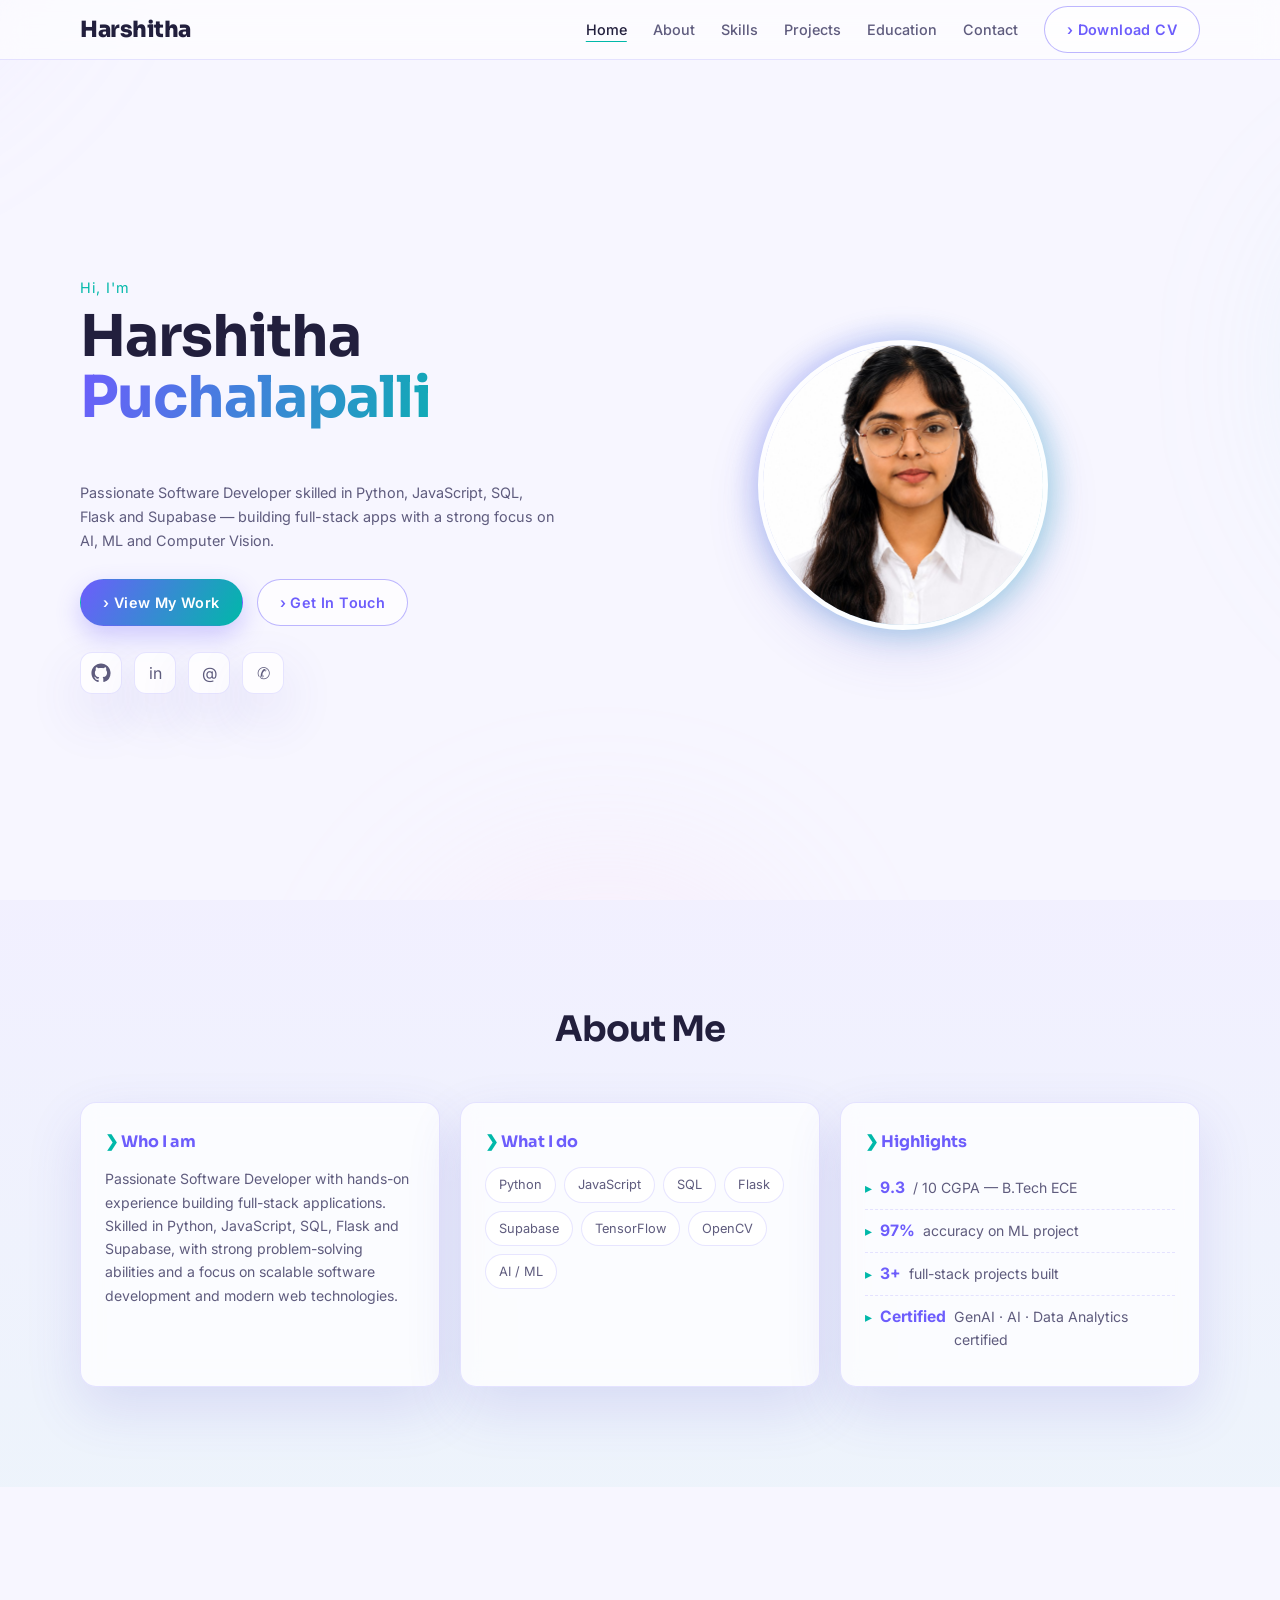
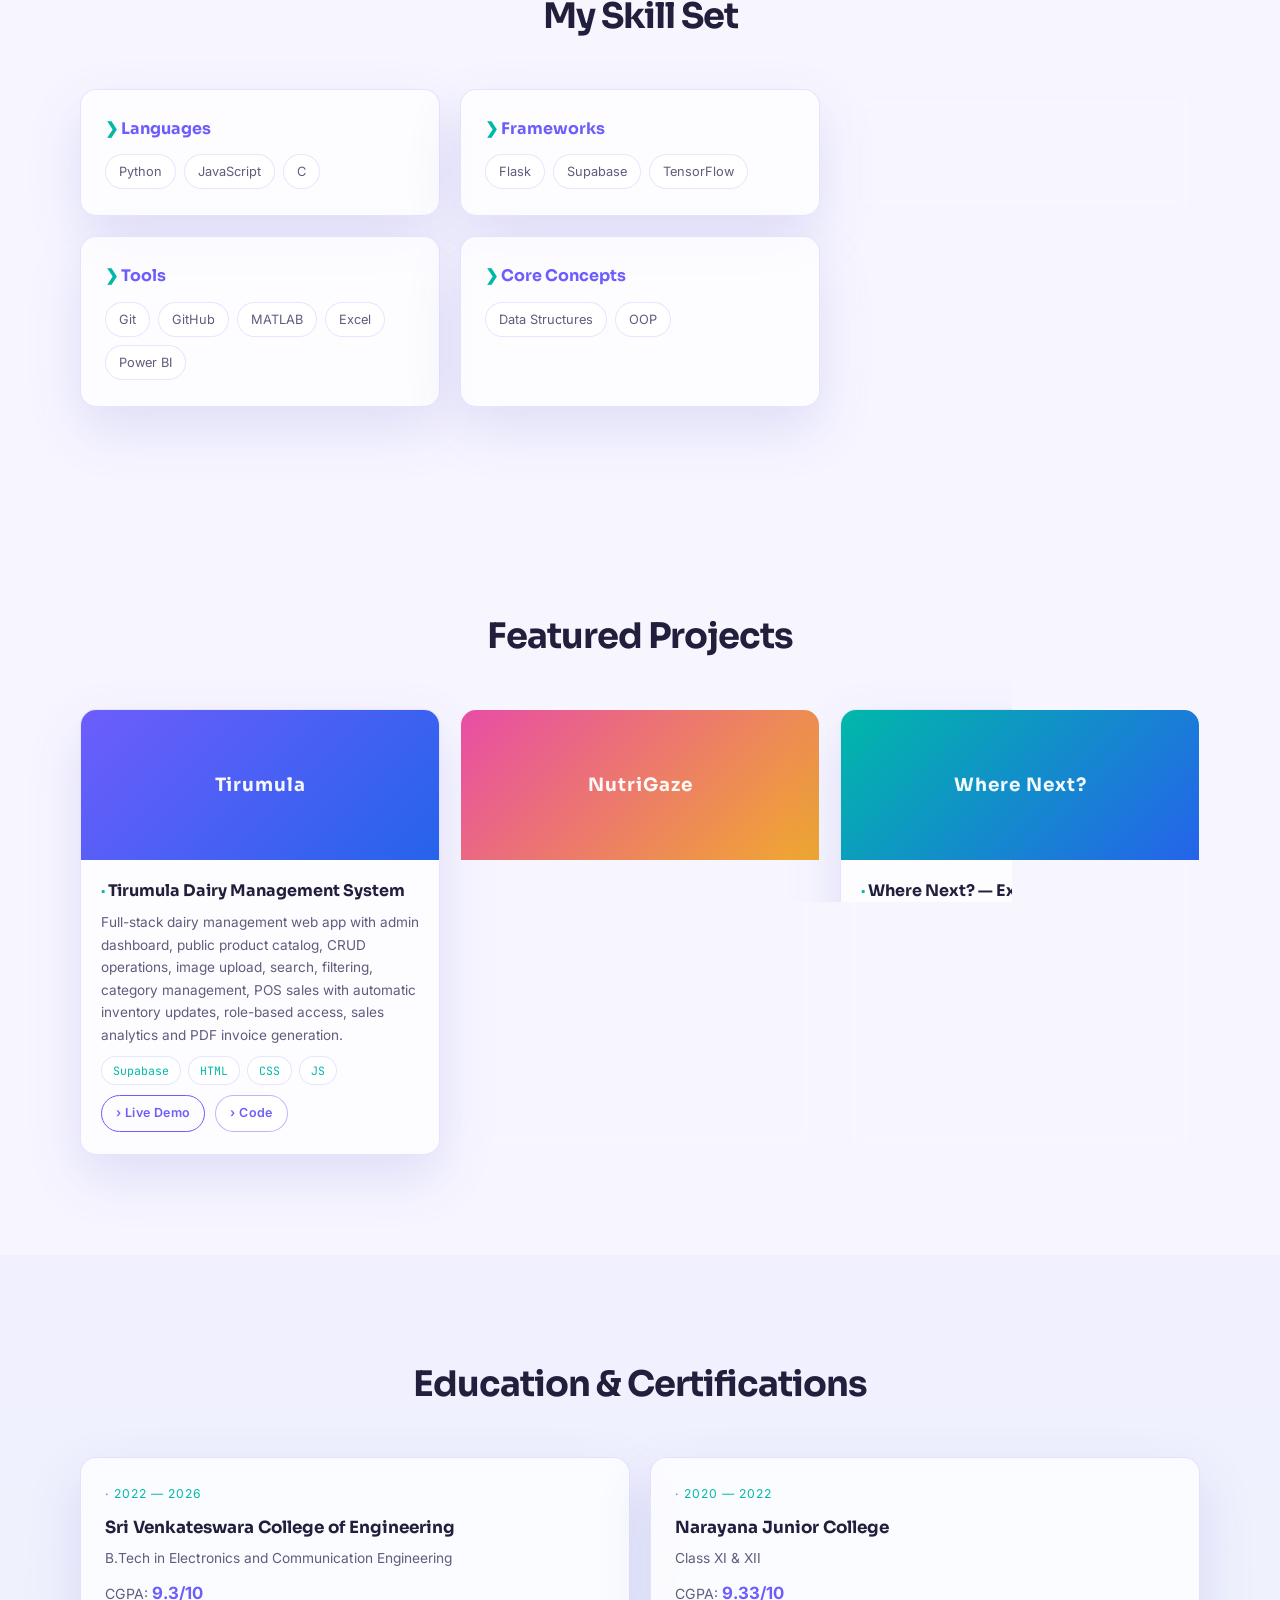
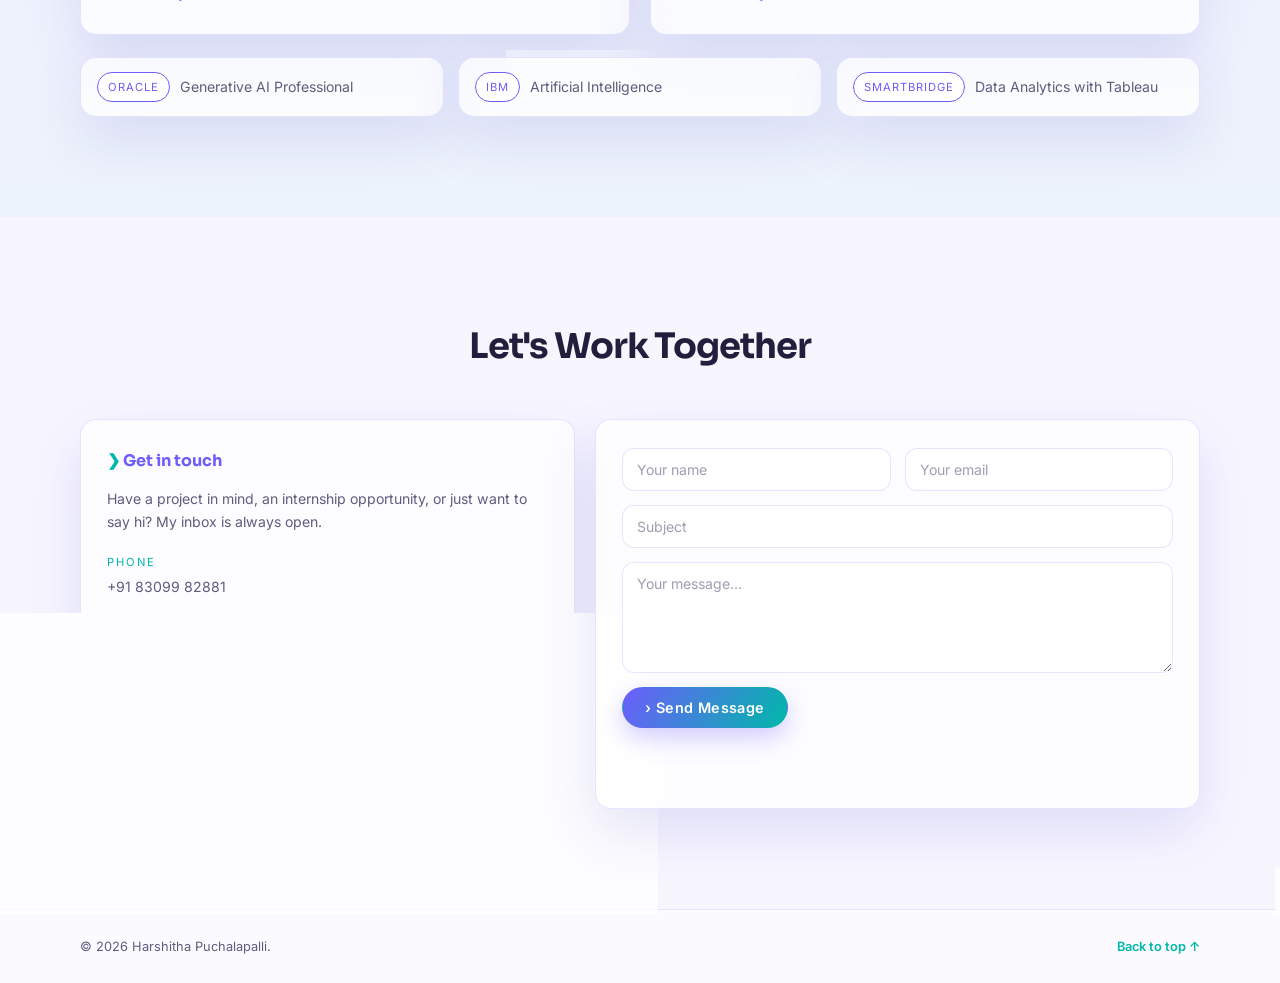
==== index.html @ de5f2a07 "Add extra line break in hero section" ====
<!DOCTYPE html>
<html lang="en">
<head>
  <meta charset="UTF-8" />
  <meta name="viewport" content="width=device-width, initial-scale=1.0" />
  <meta name="description" content="Harshitha Puchalapalli — Software Developer. Python · JavaScript · Flask · Supabase" />
  <title>Harshitha Puchalapalli | Software Developer</title>
  <link rel="preconnect" href="https://fonts.googleapis.com" />
  <link rel="preconnect" href="https://fonts.gstatic.com" crossorigin />
  <link href="https://fonts.googleapis.com/css2?family=Inter:wght@400;500;600&family=JetBrains+Mono:wght@400;500&family=Sora:wght@600;700;800&display=swap" rel="stylesheet" />
  <link rel="icon" type="image/jpeg" href="images/profile.jpg" />
  <link rel="stylesheet" href="styles.css" />
</head>
<body>

  <!-- ===== NAVBAR ===== -->
  <header class="nav" id="nav">
    <div class="container nav__inner">
      <a href="#home" class="nav__logo">Harshitha</a>
      <nav class="nav__links" id="navLinks">
        <a href="#home" class="nav__link">Home</a>
        <a href="#about" class="nav__link">About</a>
        <a href="#skills" class="nav__link">Skills</a>
        <a href="#projects" class="nav__link">Projects</a>
        <a href="#education" class="nav__link">Education</a>
        <a href="#contact" class="nav__link">Contact</a>
        <a href="resume.html#download" target="_blank" rel="noopener" class="btn btn--ghost nav__cv">Download CV</a>
      </nav>
      <button class="nav__toggle" id="navToggle" aria-label="Open menu">
        <span></span><span></span><span></span>
      </button>
    </div>
  </header>

  <!-- ===== HERO ===== -->
  <section id="home" class="hero">
    <div class="aurora" aria-hidden="true">
      <span class="aurora__blob aurora__blob--1"></span>
      <span class="aurora__blob aurora__blob--2"></span>
      <span class="aurora__blob aurora__blob--3"></span>
    </div>
    <div class="container hero__inner">
      <div class="hero__text">
        <p class="hero__hello reveal">Hi, I'm</p>
        <h1 class="hero__name reveal">Harshitha <span>Puchalapalli</span></h1>
        <br>
        <br>
        <p class="hero__desc reveal">
          Passionate Software Developer skilled in Python, JavaScript, SQL, Flask and Supabase —
          building full-stack apps with a strong focus on AI, ML and Computer Vision.
        </p>
        <div class="hero__cta reveal">
          <a href="#projects" class="btn btn--primary magnetic">View My Work</a>
          <a href="#contact" class="btn btn--ghost magnetic">Get In Touch</a>
        </div>
        <ul class="hero__socials reveal">
          <li><a href="https://github.com/harshithapuchalapali" target="_blank" rel="noopener" aria-label="GitHub" class="social-icon">
            <svg viewBox="0 0 24 24" width="20" height="20" fill="currentColor" aria-hidden="true"><path d="M12 .5C5.65.5.5 5.65.5 12c0 5.08 3.29 9.39 7.86 10.91.58.11.79-.25.79-.56 0-.27-.01-1.18-.02-2.14-3.2.7-3.88-1.36-3.88-1.36-.52-1.33-1.28-1.68-1.28-1.68-1.04-.71.08-.7.08-.7 1.15.08 1.76 1.18 1.76 1.18 1.03 1.76 2.7 1.25 3.36.96.1-.75.4-1.25.72-1.54-2.55-.29-5.23-1.28-5.23-5.68 0-1.26.45-2.28 1.18-3.09-.12-.29-.51-1.46.11-3.05 0 0 .96-.31 3.15 1.18.91-.25 1.89-.38 2.86-.38.97 0 1.95.13 2.86.38 2.19-1.49 3.15-1.18 3.15-1.18.62 1.59.23 2.76.11 3.05.73.81 1.18 1.83 1.18 3.09 0 4.41-2.69 5.38-5.25 5.67.41.35.78 1.05.78 2.12 0 1.53-.01 2.76-.01 3.14 0 .31.21.67.8.56A11.5 11.5 0 0 0 23.5 12C23.5 5.65 18.35.5 12 .5z"/></svg>
          </a></li>
          <li><a href="https://linkedin.com/in/harshitha-puchalapalli/" target="_blank" rel="noopener" aria-label="LinkedIn" class="social-icon">in</a></li>
          <li><a href="mailto:harshithapuchalapali@gmail.com" aria-label="Email" class="social-icon">@</a></li>
          <li><a href="tel:+918309982881" aria-label="Phone" class="social-icon">✆</a></li>
        </ul>
      </div>

      <div class="hero__visual reveal">
        <div class="avatar-wrap">
          <img src="images/profile.jpg" alt="Profile photo of Harshitha Puchalapalli" class="avatar" />
        </div>
      </div>
    </div>
  </section>

  <!-- ===== ABOUT ===== -->
  <section id="about" class="about">
    <div class="container">
      <div class="section-head reveal">
        <h2 class="section-title">About Me</h2>
      </div>
      <div class="about__grid">
        <div class="about__card glass reveal">
          <h3>Who I am</h3>
          <p class="about__bio">
            Passionate Software Developer with hands-on experience building full-stack applications.
            Skilled in Python, JavaScript, SQL, Flask and Supabase, with strong problem-solving abilities
            and a focus on scalable software development and modern web technologies.
          </p>
        </div>
        <div class="about__card glass reveal">
          <h3>What I do</h3>
          <div class="skills">
            <span class="skill">Python</span>
            <span class="skill">JavaScript</span>
            <span class="skill">SQL</span>
            <span class="skill">Flask</span>
            <span class="skill">Supabase</span>
            <span class="skill">TensorFlow</span>
            <span class="skill">OpenCV</span>
            <span class="skill">AI / ML</span>
          </div>
        </div>
        <div class="about__card glass reveal">
          <h3>Highlights</h3>
          <ul class="facts">
            <li><strong>9.3</strong> / 10 CGPA — B.Tech ECE</li>
            <li><strong>97%</strong> accuracy on ML project</li>
            <li><strong>3+</strong> full-stack projects built</li>
            <li><strong>Certified</strong> GenAI · AI · Data Analytics certified</li>
          </ul>
        </div>
      </div>
    </div>
  </section>

  <!-- ===== SKILLS ===== -->
  <section id="skills" class="skills-sec">
    <div class="container">
      <div class="section-head reveal">
        <h2 class="section-title">My Skill Set</h2>
      </div>
      <div class="skills-list">
        <div class="skill-card glass reveal">
          <h3>Languages</h3>
          <div class="skills"><span class="skill">Python</span><span class="skill">JavaScript</span><span class="skill">C</span></div>
        </div>
        <div class="skill-card glass reveal">
          <h3>Frameworks</h3>
          <div class="skills"><span class="skill">Flask</span><span class="skill">Supabase</span><span class="skill">TensorFlow</span></div>
        </div>
        <div class="skill-card glass reveal">
          <h3>Databases</h3>
          <div class="skills"><span class="skill">PostgreSQL</span><span class="skill">SQL</span></div>
        </div>
        <div class="skill-card glass reveal">
          <h3>Tools</h3>
          <div class="skills"><span class="skill">Git</span><span class="skill">GitHub</span><span class="skill">MATLAB</span><span class="skill">Excel</span><span class="skill">Power BI</span></div>
        </div>
        <div class="skill-card glass reveal">
          <h3>Core Concepts</h3>
          <div class="skills"><span class="skill">Data Structures</span><span class="skill">OOP</span></div>
        </div>
      </div>
    </div>
  </section>

  <!-- ===== PROJECTS ===== -->
  <section id="projects" class="projects">
    <div class="container">
      <div class="section-head reveal">
        <h2 class="section-title">Featured Projects</h2>
      </div>
      <div class="projects__grid">
        <article class="project glass reveal">
          <div class="project__preview" style="background: linear-gradient(135deg, #6d5dfc, #2563eb);">
            <span>Tirumula</span>
          </div>
          <div class="project__body">
            <h3 class="project__title">Tirumula Dairy Management System</h3>
            <p class="project__desc">
              Full-stack dairy management web app with admin dashboard, public product catalog, CRUD operations,
              image upload, search, filtering, category management, POS sales with automatic inventory updates,
              role-based access, sales analytics and PDF invoice generation.
            </p>
            <div class="project__tags">
              <span>Supabase</span><span>HTML</span><span>CSS</span><span>JS</span>
            </div>
            <div class="project__links">
              <a href="https://tirumula.pages.dev/" target="_blank" rel="noopener" class="btn btn--small">Live Demo</a>
              <a href="https://github.com/harshithapuchalapali/Tirumula" target="_blank" rel="noopener" class="btn btn--small btn--ghost">Code</a>
            </div>
          </div>
        </article>

        <article class="project glass reveal">
          <div class="project__preview" style="background: linear-gradient(135deg, #e84da6, #f0a92e);">
            <span>NutriGaze</span>
          </div>
          <div class="project__body">
            <h3 class="project__title">NutriGaze: Fresh vs Rotten Fruit Classification</h3>
            <p class="project__desc">
              Deep learning web application that classifies fresh and rotten fruits with 97% accuracy.
              Real-time image upload and prediction via a responsive Flask interface, with confidence scores
              and a clean UX.
            </p>
            <div class="project__tags">
              <span>Python</span><span>Flask</span><span>TensorFlow</span><span>OpenCV</span>
            </div>
            <div class="project__links">
              <a href="#" class="btn btn--small">Live Demo</a>
              <a href="https://github.com/harshithapuchalapali/NutriGaze.git" target="_blank" rel="noopener" class="btn btn--small btn--ghost">Code</a>
            </div>
          </div>
        </article>

        <article class="project glass reveal">
          <div class="project__preview" style="background: linear-gradient(135deg, #00b8a9, #2563eb);">
            <span>Where Next?</span>
          </div>
          <div class="project__body">
            <h3 class="project__title">Where Next? — Explore Incredible India</h3>
            <p class="project__desc">
              A full-stack travel agency website for exploring India with destinations, packages, states and
              regions. Includes destination searching, filtering by region, package browsing and a booking-oriented
              contact flow.
            </p>
            <div class="project__tags">
              <span>Python</span><span>Flask</span><span>SQL</span><span>JS</span>
            </div>
            <div class="project__links">
              <a href="https://wherenext-k2ft.onrender.com/" target="_blank" rel="noopener" class="btn btn--small">Live Demo</a>
              <a href="https://github.com/harshithapuchalapali/WhereNext-.git" target="_blank" rel="noopener" class="btn btn--small btn--ghost">Code</a>
            </div>
          </div>
        </article>
      </div>
    </div>
  </section>

  <!-- ===== EDUCATION ===== -->
  <section id="education" class="education">
    <div class="container">
      <div class="section-head reveal">
        <h2 class="section-title">Education & Certifications</h2>
      </div>
      <div class="edu__grid">
        <div class="edu-card glass reveal">
          <div class="edu-card__year">2022 — 2026</div>
          <h3>Sri Venkateswara College of Engineering</h3>
          <p class="edu-card__meta">B.Tech in Electronics and Communication Engineering</p>
          <p class="edu-card__score">CGPA: <strong>9.3/10</strong></p>
        </div>
        <div class="edu-card glass reveal">
          <div class="edu-card__year">2020 — 2022</div>
          <h3>Narayana Junior College</h3>
          <p class="edu-card__meta">Class XI & XII</p>
          <p class="edu-card__score">CGPA: <strong>9.33/10</strong></p>
        </div>
      </div>
      <div class="certifications reveal">
        <div class="cert glass"><span class="cert__badge">Oracle</span> Generative AI Professional</div>
        <div class="cert glass"><span class="cert__badge">IBM</span> Artificial Intelligence</div>
        <div class="cert glass"><span class="cert__badge">SmartBridge</span> Data Analytics with Tableau</div>
      </div>
    </div>
  </section>

  <!-- ===== CONTACT ===== -->
  <section id="contact" class="contact">
    <div class="container">
      <div class="section-head reveal">
        <h2 class="section-title">Let's Work Together</h2>
      </div>
      <div class="contact__grid">
        <div class="contact__info glass reveal">
          <h3>Get in touch</h3>
          <p class="contact__blurb">
            Have a project in mind, an internship opportunity, or just want to say hi? My inbox is always open.
          </p>
          <ul class="contact__list">
            <li>
              <span class="contact__label">Phone</span>
              <a href="tel:+918309982881">+91 83099 82881</a>
            </li>
            <li>
              <span class="contact__label">Email</span>
              <a href="mailto:harshithapuchalapali@gmail.com">harshithapuchalapali@gmail.com</a>
            </li>
            <li>
              <span class="contact__label">LinkedIn</span>
              <a href="https://linkedin.com/in/harshitha-puchalapalli/" target="_blank" rel="noopener">linkedin.com/in/harshitha-puchalapalli</a>
            </li>
            <li>
              <span class="contact__label">GitHub</span>
              <a href="https://github.com/harshithapuchalapali" target="_blank" rel="noopener">github.com/harshithapuchalapali</a>
            </li>
          </ul>
        </div>
        <form class="contact__form glass reveal" id="contactForm" action="https://formsubmit.co/harshithapuchalapali@gmail.com" method="POST">
          <input type="hidden" name="_subject" value="New message from portfolio | Harshitha" />
          <input type="hidden" name="_template" value="table" />
          <input type="hidden" name="_captcha" value="false" />
          <div class="contact__row">
            <input type="text" name="name" placeholder="Your name" required />
            <input type="email" name="email" placeholder="Your email" required />
          </div>
          <input type="text" name="subject" placeholder="Subject" />
          <textarea name="message" rows="5" placeholder="Your message..." required></textarea>
          <button type="submit" class="btn btn--primary" id="contactSubmit">Send Message</button>
          <p class="form-status" id="formStatus" role="status"></p>
        </form>
      </div>
    </div>
  </section>

  <!-- ===== FOOTER ===== -->
  <footer class="footer">
    <div class="container footer__inner">
      <p>&copy; <span id="year"></span> Harshitha Puchalapalli.</p>
      <a href="#home" class="footer__top">Back to top ↑</a>
    </div>
  </footer>

  <script src="script.js"></script>
</body>
</html>
---- styles.css ----
/* ============================================================
   Harshitha Puchalapalli — Portfolio
   THEME: Light Modern · Glassmorphism
   ============================================================ */

/* ---------- Reset / Base ---------- */
*,
*::before,
*::after {
  margin: 0;
  padding: 0;
  box-sizing: border-box;
}

:root {
  --bg: #f7f6ff;
  --bg-deep: #efeefa;
  --panel: rgba(255, 255, 255, 0.75);
  --surface: #ffffff;
  --border: rgba(109, 93, 252, 0.16);
  --border-bright: rgba(109, 93, 252, 0.45);
  --text: #221f3d;
  --text-dim: #5f5c7e;
  --purple: #6d5dfc;
  --teal: #00b8a9;
  --pink: #e84da6;
  --blue: #2563eb;
  --green: #00a87a;
  --orange: #f0a92e;
  --red: #ff5f57;
  --font-body: 'Inter', sans-serif;
  --font-head: 'Sora', sans-serif;
  --font-mono: 'JetBrains Mono', 'Consolas', monospace;
  --grad: linear-gradient(120deg, var(--purple), var(--teal));
  --grad-text: linear-gradient(110deg, #6d5dfc, #00b8a9 60%, #e84da6);
  --shadow: 0 22px 55px rgba(80, 70, 200, 0.14);
}

html {
  scroll-behavior: smooth;
  scroll-padding-top: 90px;
}

body {
  font-family: var(--font-body);
  background: var(--bg);
  color: var(--text);
  line-height: 1.65;
  overflow-x: hidden;
}

h1,
h2,
h3,
.hero__name,
.hero__role,
.section-title,
.about__card h3,
.skill-card h3,
.contact__info h3,
.project__title,
.edu-card h3 {
  font-family: var(--font-head);
}

::selection {
  background: rgba(109, 93, 252, 0.18);
  color: var(--purple);
}

a {
  color: inherit;
  text-decoration: none;
}

ul {
  list-style: none;
}

img {
  max-width: 100%;
  display: block;
}

.container {
  width: min(1120px, 92%);
  margin: 0 auto;
}

section {
  position: relative;
  padding: 100px 0;
  z-index: 2;
}

/* Blinking cursor */
.blink-cursor {
  display: inline-block;
  width: 0.62em;
  height: 1.05em;
  margin-left: 2px;
  background: var(--purple);
  vertical-align: text-bottom;
  animation: blink 0.9s step-end infinite;
}

@keyframes blink {
  50% { opacity: 0; }
}

/* ============================================================
   NAVBAR
   ============================================================ */
.nav {
  position: fixed;
  top: 0;
  left: 0;
  right: 0;
  z-index: 100;
  height: 60px;
  display: flex;
  align-items: center;
  background: rgba(255, 255, 255, 0.6);
  backdrop-filter: blur(12px);
  -webkit-backdrop-filter: blur(12px);
  border-bottom: 1px solid var(--border);
  transition: background 0.3s ease, box-shadow 0.3s ease;
}

.nav.scrolled {
  background: rgba(255, 255, 255, 0.92);
  box-shadow: 0 10px 30px rgba(80, 70, 200, 0.1);
}

.nav__inner {
  display: flex;
  align-items: center;
  justify-content: space-between;
  gap: 20px;
}

.nav__logo {
  display: flex;
  align-items: center;
  font-family: var(--font-head);
  font-size: 1.4rem;
  font-weight: 800;
  letter-spacing: -0.5px;
  color: var(--text);
}

.nav__links {
  display: flex;
  align-items: center;
  gap: 26px;
}

.nav__link {
  font-weight: 500;
  font-size: 0.9rem;
  color: var(--text-dim);
  position: relative;
  transition: color 0.2s ease;
}

.nav__link:hover,
.nav__link.active {
  color: var(--text);
  text-decoration: underline;
  text-underline-offset: 6px;
  text-decoration-color: var(--teal);
}

.nav__toggle {
  display: none;
  flex-direction: column;
  gap: 5px;
  background: none;
  border: 0;
  cursor: pointer;
}

.nav__toggle span {
  width: 24px;
  height: 2px;
  background: var(--purple);
  border-radius: 2px;
  transition: transform 0.3s ease, opacity 0.3s ease;
}

/* ============================================================
   BUTTONS
   ============================================================ */
.btn {
  display: inline-block;
  padding: 11px 22px;
  border-radius: 999px;
  font-family: var(--font-body);
  font-weight: 600;
  font-size: 0.9rem;
  letter-spacing: 0.4px;
  border: 1px solid var(--purple);
  color: var(--purple);
  background: transparent;
  cursor: pointer;
  transition: all 0.2s ease;
}

.btn::before {
  content: '› ';
}

.btn:hover {
  background: var(--purple);
  color: #fff;
  box-shadow: 0 10px 24px rgba(109, 93, 252, 0.3);
  transform: translateY(-2px);
}

.btn--primary {
  background: var(--grad);
  color: #fff;
  border-color: transparent;
  box-shadow: 0 10px 24px rgba(109, 93, 252, 0.3);
}

.btn--primary:hover {
  background: linear-gradient(120deg, var(--teal), var(--purple));
  box-shadow: 0 14px 30px rgba(0, 184, 169, 0.35);
}

.btn--ghost {
  border-color: var(--border-bright);
  color: var(--purple);
  background: rgba(255, 255, 255, 0.7);
}

.btn--ghost:hover {
  background: var(--purple);
  color: #fff;
}

.btn--small {
  padding: 7px 14px;
  font-size: 0.78rem;
}

/* ============================================================
   HERO + Parallax aurora
   ============================================================ */
.hero {
  min-height: 100vh;
  display: flex;
  align-items: center;
  padding-top: 130px;
  padding-bottom: 60px;
  background: transparent;
  overflow: hidden;
}

.aurora {
  position: absolute;
  inset: -20%;
  pointer-events: none;
  z-index: 0;
}

.aurora__blob {
  position: absolute;
  border-radius: 50%;
  filter: blur(90px);
  opacity: 0.5;
  will-change: transform;
}

.aurora__blob--1 {
  width: 460px;
  height: 460px;
  background: radial-gradient(circle at 30% 30%, #c9bfff, transparent 70%);
  top: -10%;
  left: -6%;
}

.aurora__blob--2 {
  width: 420px;
  height: 420px;
  background: radial-gradient(circle at 70% 40%, #a6e8e1, transparent 70%);
  top: 30%;
  right: -8%;
}

.aurora__blob--3 {
  width: 400px;
  height: 400px;
  background: radial-gradient(circle at 60% 60%, #ffd2ea, transparent 70%);
  bottom: -12%;
  left: 35%;
}

.hero__inner {
  display: grid;
  grid-template-columns: 0.9fr 1.1fr;
  align-items: center;
  gap: 40px;
  position: relative;
  z-index: 2;
}

.hero__hello {
  font-size: 0.9rem;
  color: var(--teal);
  letter-spacing: 1px;
  margin-bottom: 8px;
}

.hero__name {
  font-size: clamp(2rem, 5vw, 3.6rem);
  font-weight: 700;
  letter-spacing: -1px;
  line-height: 1.05;
  color: var(--text);
}

.hero__name span {
  background: var(--grad-text);
  background-size: 200% auto;
  background-clip: text;
  -webkit-background-clip: text;
  -webkit-text-fill-color: transparent;
  animation: shine 6s linear infinite;
}

@keyframes shine {
  to { background-position: 200% center; }
}

.hero__role {
  font-size: clamp(1rem, 2.5vw, 1.25rem);
  font-weight: 600;
  color: var(--purple);
  margin: 8px 0 14px;
}

.hero__role::before {
  content: '> ';
  color: var(--pink);
}

.hero__desc {
  max-width: 480px;
  color: var(--text-dim);
  font-size: 0.9rem;
  margin-bottom: 8px;
}

.hero__cta {
  display: flex;
  gap: 14px;
  flex-wrap: wrap;
  justify-content: flex-start;
  margin: 26px 0;
}

.magnetic {
  transition: transform 0.25s cubic-bezier(0.2, 0.8, 0.3, 1), box-shadow 0.2s ease, background 0.2s ease;
}

/* ---- Socials ---- */
.hero__socials {
  display: flex;
  justify-content: flex-start;
  gap: 12px;
}

.social-icon {
  display: grid;
  place-items: center;
  width: 42px;
  height: 42px;
  border-radius: 12px;
  border: 1px solid var(--border);
  background: rgba(255, 255, 255, 0.8);
  color: var(--text-dim);
  box-shadow: var(--shadow);
  transition: all 0.2s ease;
}

.social-icon svg {
  width: 20px;
  height: 20px;
}

.social-icon:hover {
  border-color: var(--purple);
  background: var(--grad);
  color: #fff;
  box-shadow: 0 10px 24px rgba(109, 93, 252, 0.3);
  transform: translateY(-3px);
}

/* ---- Avatar (right column, round) ---- */
.hero__visual {
  display: flex;
  justify-content: center;
  perspective: 900px;
  position: relative;
  z-index: 2;
}

.avatar-wrap {
  position: relative;
  width: min(290px, 68%);
  aspect-ratio: 1;
  transform-style: preserve-3d;
  transition: transform 0.2s ease-out;
}

.avatar {
  width: 100%;
  height: 100%;
  object-fit: cover;
  border-radius: 50%;
  position: relative;
  z-index: 2;
  border: 5px solid rgba(255, 255, 255, 0.95);
  box-shadow: var(--shadow);
}

.avatar-wrap::before {
  content: '';
  position: absolute;
  inset: -5px;
  border-radius: 50%;
  background: var(--grad);
  opacity: 0.35;
  filter: blur(14px);
  z-index: 1;
}

/* ============================================================
   SECTIONS HEAD
   ============================================================ */
.section-head {
  text-align: center;
  margin-bottom: 44px;
}

.section-title {
  font-size: clamp(1.6rem, 3.5vw, 2.2rem);
  font-weight: 700;
  letter-spacing: -1px;
}

/* Glass cards */
.glass {
  background: var(--panel);
  border: 1px solid var(--border);
  border-radius: 16px;
  box-shadow: var(--shadow);
  backdrop-filter: blur(10px);
  -webkit-backdrop-filter: blur(10px);
}

/* ============================================================
   ABOUT / SKILLS
   ============================================================ */
.about,
.education {
  background: linear-gradient(180deg, rgba(109, 93, 252, 0.04), rgba(0, 184, 169, 0.04));
}

.about__grid {
  display: grid;
  grid-template-columns: 1fr 1fr 1fr;
  gap: 20px;
}

.about__card {
  padding: 26px 24px;
  transition: transform 0.25s ease, border-color 0.25s ease, box-shadow 0.25s ease;
}

.about__card:hover {
  transform: translateY(-5px);
  border-color: var(--border-bright);
  box-shadow: 0 14px 34px rgba(80, 70, 200, 0.18);
}

.about__card h3,
.skill-card h3,
.contact__info h3 {
  font-size: 1rem;
  font-weight: 700;
  color: var(--purple);
  margin-bottom: 12px;
}

.about__card h3::before,
.skill-card h3::before,
.contact__info h3::before {
  content: '❯ ';
  color: var(--teal);
}

.about__bio {
  color: var(--text-dim);
  font-size: 0.88rem;
}

.skills {
  display: flex;
  flex-wrap: wrap;
  gap: 8px;
}

.skill {
  font-size: 0.8rem;
  padding: 6px 13px;
  border-radius: 999px;
  border: 1px solid var(--border);
  background: rgba(255, 255, 255, 0.85);
  color: var(--text-dim);
  transition: all 0.2s ease;
}

.skill:hover {
  border-color: var(--teal);
  color: var(--teal);
  box-shadow: 0 6px 16px rgba(0, 184, 169, 0.16);
}

.facts li {
  color: var(--text-dim);
  font-size: 0.88rem;
  padding: 8px 0;
  border-bottom: 1px dashed var(--border);
  display: flex;
  gap: 8px;
  align-items: baseline;
}

.facts li:last-child {
  border-bottom: 0;
}

.facts li::before {
  content: '▸ ';
  color: var(--teal);
}

.facts strong {
  color: var(--purple);
  font-size: 0.98rem;
}

/* Skills section */
.skills-list {
  display: grid;
  grid-template-columns: repeat(3, 1fr);
  gap: 20px;
}

.skill-card {
  padding: 26px 24px;
  transition: transform 0.25s ease, border-color 0.25s ease, box-shadow 0.25s ease;
}

.skill-card:hover {
  transform: translateY(-5px);
  border-color: var(--border-bright);
  box-shadow: 0 14px 34px rgba(80, 70, 200, 0.18);
}

/* ============================================================
   PROJECTS
   ============================================================ */
.projects__grid {
  display: grid;
  grid-template-columns: repeat(3, 1fr);
  gap: 20px;
}

.project {
  overflow: hidden;
  display: flex;
  flex-direction: column;
  transition: transform 0.25s ease, border-color 0.25s ease, box-shadow 0.25s ease;
}

.project:hover {
  transform: translateY(-6px);
  border-color: var(--border-bright);
  box-shadow: 0 16px 38px rgba(80, 70, 200, 0.2);
}

.project__preview {
  height: 150px;
  display: grid;
  place-items: center;
  position: relative;
  font-family: var(--font-head);
  font-weight: 700;
  font-size: 1.15rem;
  letter-spacing: 1px;
  color: rgba(255, 255, 255, 0.95);
  transition: transform 0.4s ease;
}

.project:hover .project__preview {
  transform: scale(1.04);
}

.project__body {
  padding: 20px 20px 22px;
  display: flex;
  flex-direction: column;
  gap: 10px;
  flex: 1;
}

.project__title {
  font-size: 1rem;
  line-height: 1.35;
  color: var(--text);
}

.project__title::before {
  content: '· ';
  color: var(--teal);
}

.project__desc {
  color: var(--text-dim);
  font-size: 0.85rem;
  flex: 1;
}

.project__tags {
  display: flex;
  gap: 7px;
  flex-wrap: wrap;
}

.project__tags span {
  font-size: 0.72rem;
  padding: 4px 11px;
  border-radius: 999px;
  border: 1px solid var(--border);
  color: var(--teal);
  font-family: var(--font-mono);
  background: rgba(255, 255, 255, 0.85);
}

.project__links {
  display: flex;
  gap: 10px;
}

/* ============================================================
   EDUCATION + CERTIFICATIONS
   ============================================================ */
.edu__grid {
  display: grid;
  grid-template-columns: 1fr 1fr;
  gap: 20px;
}

.edu-card {
  padding: 26px 24px;
  transition: transform 0.25s ease, border-color 0.25s ease, box-shadow 0.25s ease;
}

.edu-card:hover {
  transform: translateY(-5px);
  border-color: var(--border-bright);
  box-shadow: 0 14px 34px rgba(80, 70, 200, 0.18);
}

.edu-card__year {
  font-size: 0.76rem;
  color: var(--teal);
  letter-spacing: 1px;
  margin-bottom: 10px;
}

.edu-card__year::before {
  content: '· ';
  color: var(--purple);
}

.edu-card h3 {
  font-size: 1.05rem;
  margin-bottom: 6px;
}

.edu-card__meta {
  color: var(--text-dim);
  font-size: 0.86rem;
}

.edu-card__score {
  margin-top: 10px;
  color: var(--text-dim);
  font-size: 0.88rem;
}

.edu-card__score strong {
  color: var(--purple);
  font-size: 1.05rem;
}

.certifications {
  margin-top: 22px;
  display: grid;
  grid-template-columns: repeat(3, 1fr);
  gap: 14px;
}

.cert {
  display: flex;
  align-items: center;
  gap: 10px;
  padding: 14px 16px;
  font-size: 0.88rem;
  color: var(--text-dim);
  transition: transform 0.25s ease, border-color 0.25s ease;
}

.cert:hover {
  transform: translateY(-3px);
  border-color: var(--border-bright);
}

.cert__badge {
  flex-shrink: 0;
  font-size: 0.7rem;
  text-transform: uppercase;
  letter-spacing: 1px;
  padding: 5px 10px;
  border-radius: 999px;
  border: 1px solid var(--purple);
  color: var(--purple);
  background: rgba(255, 255, 255, 0.9);
}

/* ============================================================
   CONTACT
   ============================================================ */
.contact__grid {
  display: grid;
  grid-template-columns: 0.9fr 1.1fr;
  gap: 20px;
}

.contact__info,
.contact__form {
  padding: 28px 26px;
}

.contact__blurb {
  color: var(--text-dim);
  font-size: 0.88rem;
  margin-bottom: 20px;
}

.contact__list {
  display: flex;
  flex-direction: column;
  gap: 16px;
}

.contact__list li {
  display: flex;
  flex-direction: column;
  gap: 3px;
}

.contact__label {
  font-size: 0.7rem;
  letter-spacing: 2px;
  text-transform: uppercase;
  color: var(--teal);
}

.contact__list a {
  font-size: 0.88rem;
  color: var(--text-dim);
  transition: color 0.2s ease;
}

.contact__list a:hover {
  color: var(--purple);
}

.contact__form {
  display: flex;
  flex-direction: column;
  gap: 14px;
}

.contact__row {
  display: grid;
  grid-template-columns: 1fr 1fr;
  gap: 14px;
}

.contact__form input,
.contact__form textarea {
  width: 100%;
  padding: 12px 14px;
  border-radius: 12px;
  border: 1px solid var(--border);
  background: rgba(255, 255, 255, 0.9);
  color: var(--text);
  font-family: var(--font-body);
  font-size: 0.88rem;
  outline: none;
  transition: border-color 0.2s ease, box-shadow 0.2s ease;
  resize: vertical;
}

.contact__form input::placeholder,
.contact__form textarea::placeholder {
  color: rgba(95, 92, 126, 0.6);
}

.contact__form input:focus,
.contact__form textarea:focus {
  border-color: var(--purple);
  box-shadow: 0 0 0 3px rgba(109, 93, 252, 0.15);
}

.contact__form .btn {
  align-self: flex-start;
}

.form-status {
  font-size: 0.82rem;
  font-weight: 600;
  min-height: 1.2em;
}

.form-status--success {
  color: var(--green);
}

.form-status--error {
  color: var(--pink);
}

/* ============================================================
   FOOTER
   ============================================================ */
.footer {
  padding: 26px 0;
  border-top: 1px solid var(--border);
  background: rgba(255, 255, 255, 0.6);
}

.footer__inner {
  display: flex;
  align-items: center;
  justify-content: space-between;
  gap: 14px;
  flex-wrap: wrap;
  color: var(--text-dim);
  font-size: 0.8rem;
}

.footer__top {
  color: var(--teal);
  font-weight: 600;
}

.footer__top:hover {
  color: var(--purple);
}

/* ============================================================
   REVEAL ANIMATION
   ============================================================ */
.reveal {
  opacity: 0;
  transform: translateY(26px);
  transition: opacity 0.6s ease, transform 0.6s ease;
}

.reveal.in {
  opacity: 1;
  transform: translateY(0);
}

/* ============================================================
   RESPONSIVE
   ============================================================ */
@media (max-width: 992px) {
  .hero__inner {
    grid-template-columns: 1fr;
    gap: 30px;
  }

  .hero__visual {
    order: -1;
  }

  .hero__cta,
  .hero__socials {
    justify-content: flex-start;
  }

  .about__grid,
  .projects__grid,
  .contact__grid,
  .edu__grid,
  .certifications {
    grid-template-columns: 1fr;
  }

  .skills-list {
    grid-template-columns: 1fr;
  }
}

@media (max-width: 768px) {
  .nav__links {
    position: fixed;
    top: 0;
    right: 0;
    height: 100vh;
    width: min(280px, 75%);
    flex-direction: column;
    align-items: flex-start;
    justify-content: center;
    padding-left: 36px;
    gap: 24px;
    background: rgba(255, 255, 255, 0.97);
    backdrop-filter: blur(16px);
    -webkit-backdrop-filter: blur(16px);
    border-left: 1px solid var(--border);
    box-shadow: -20px 0 50px rgba(80, 70, 200, 0.12);
    transform: translateX(100%);
    transition: transform 0.35s ease;
  }

  .nav__links.open {
    transform: translateX(0);
  }

  .nav__toggle {
    display: flex;
  }

  .nav__toggle.active span:nth-child(1) {
    transform: translateY(7px) rotate(45deg);
  }

  .nav__toggle.active span:nth-child(2) {
    opacity: 0;
  }

  .nav__toggle.active span:nth-child(3) {
    transform: translateY(-7px) rotate(-45deg);
  }

  .contact__row {
    grid-template-columns: 1fr;
  }
}
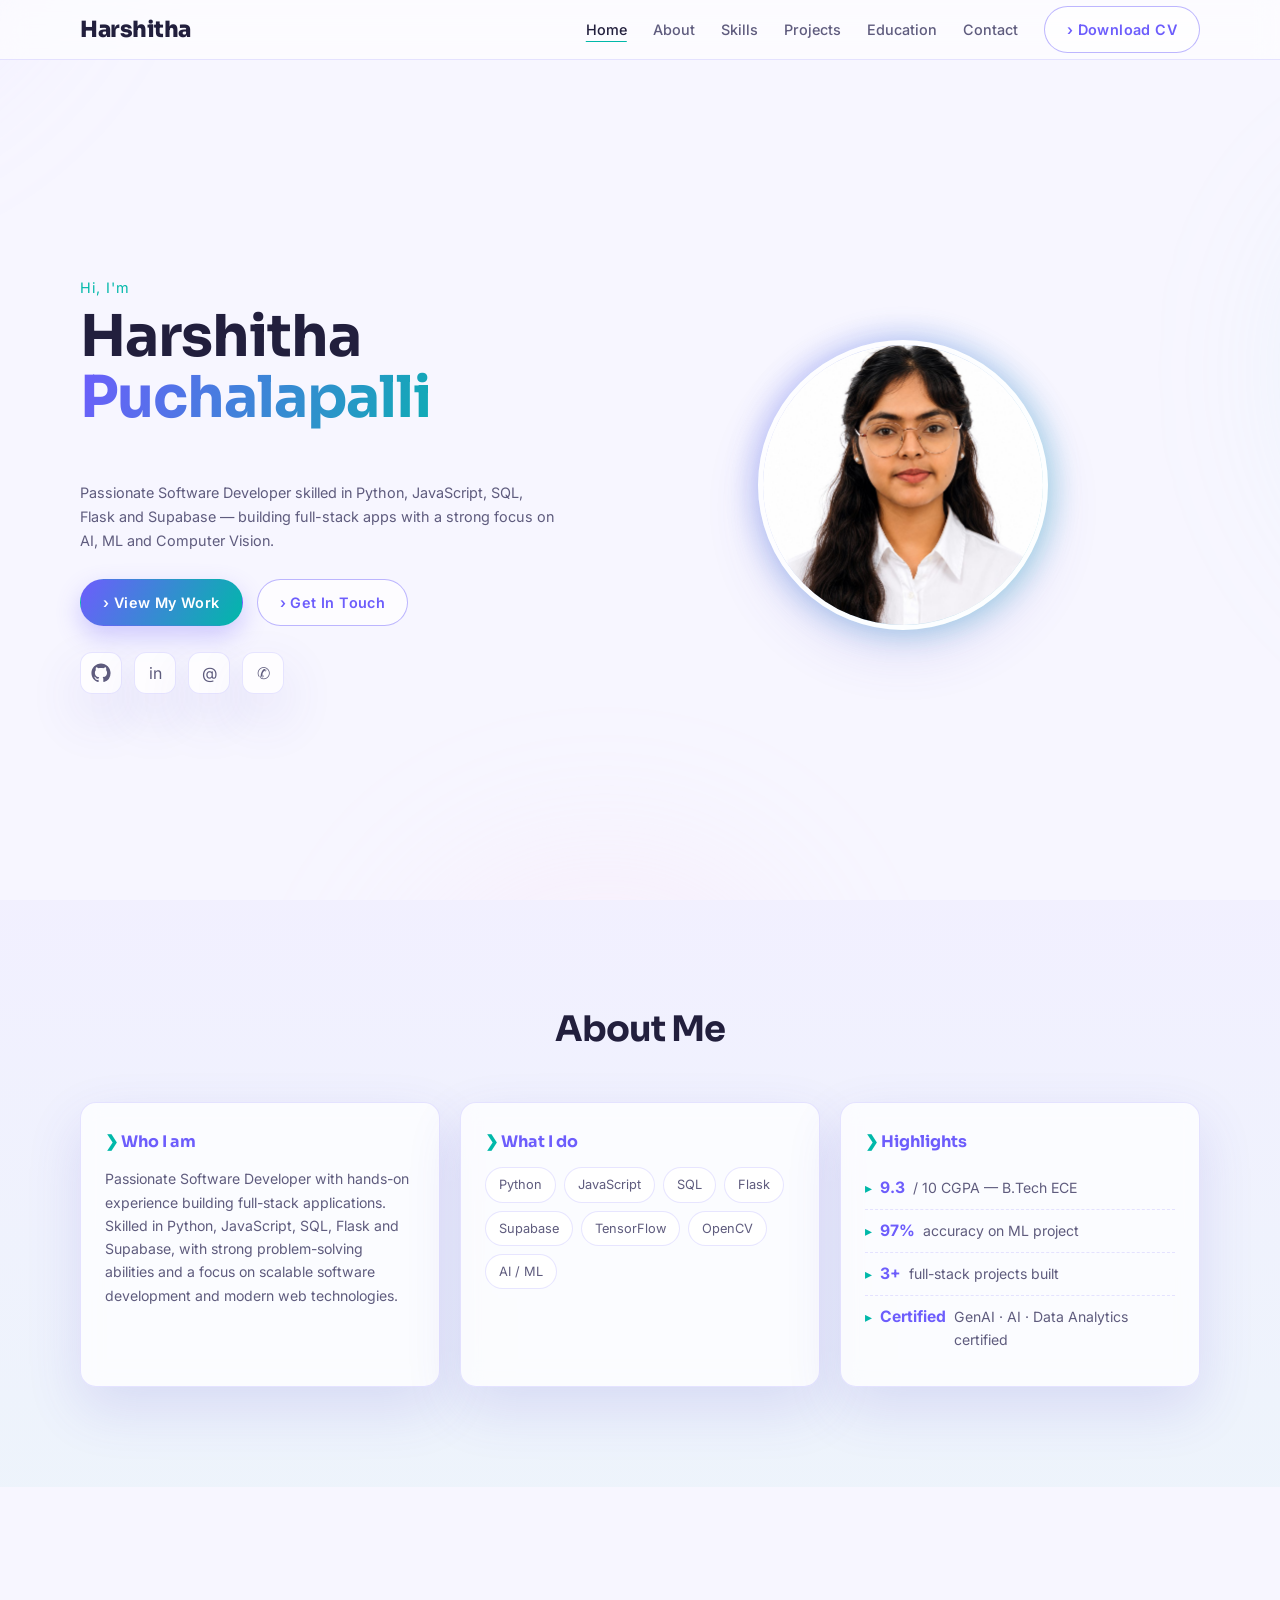
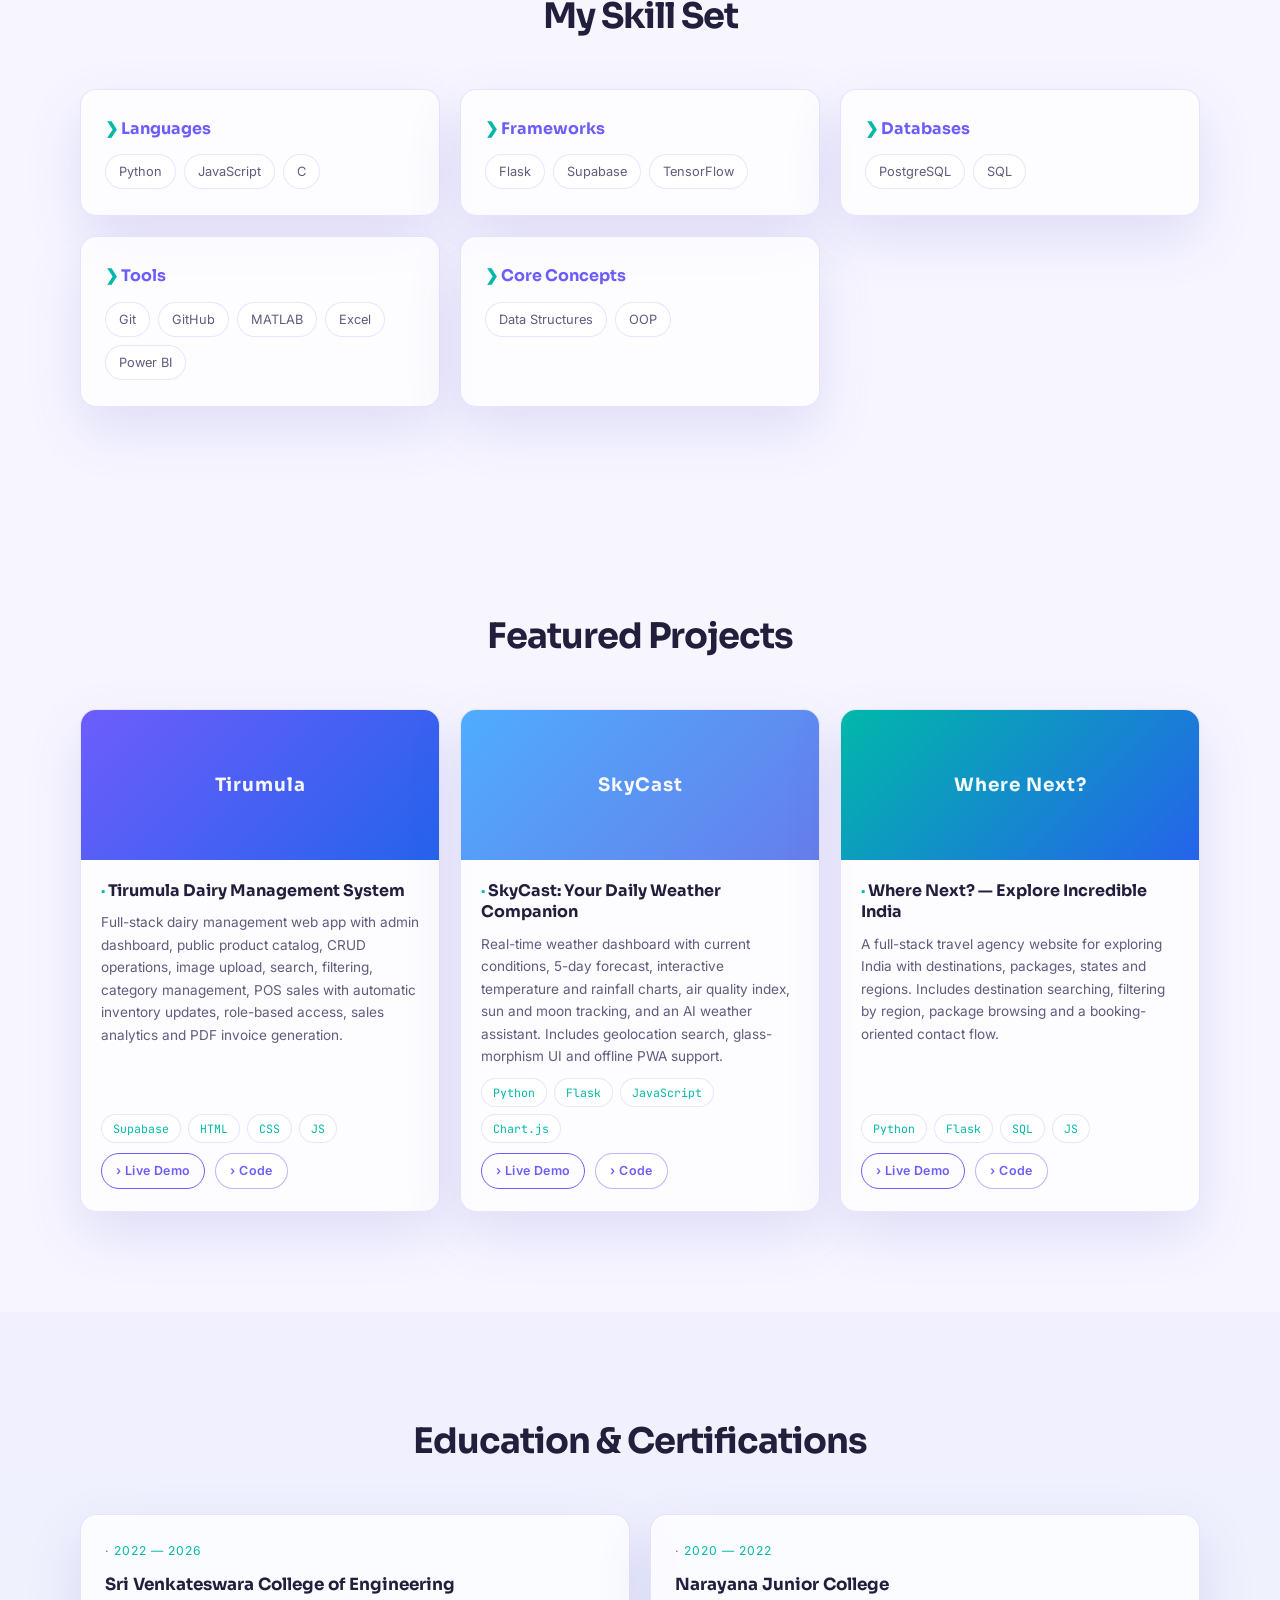
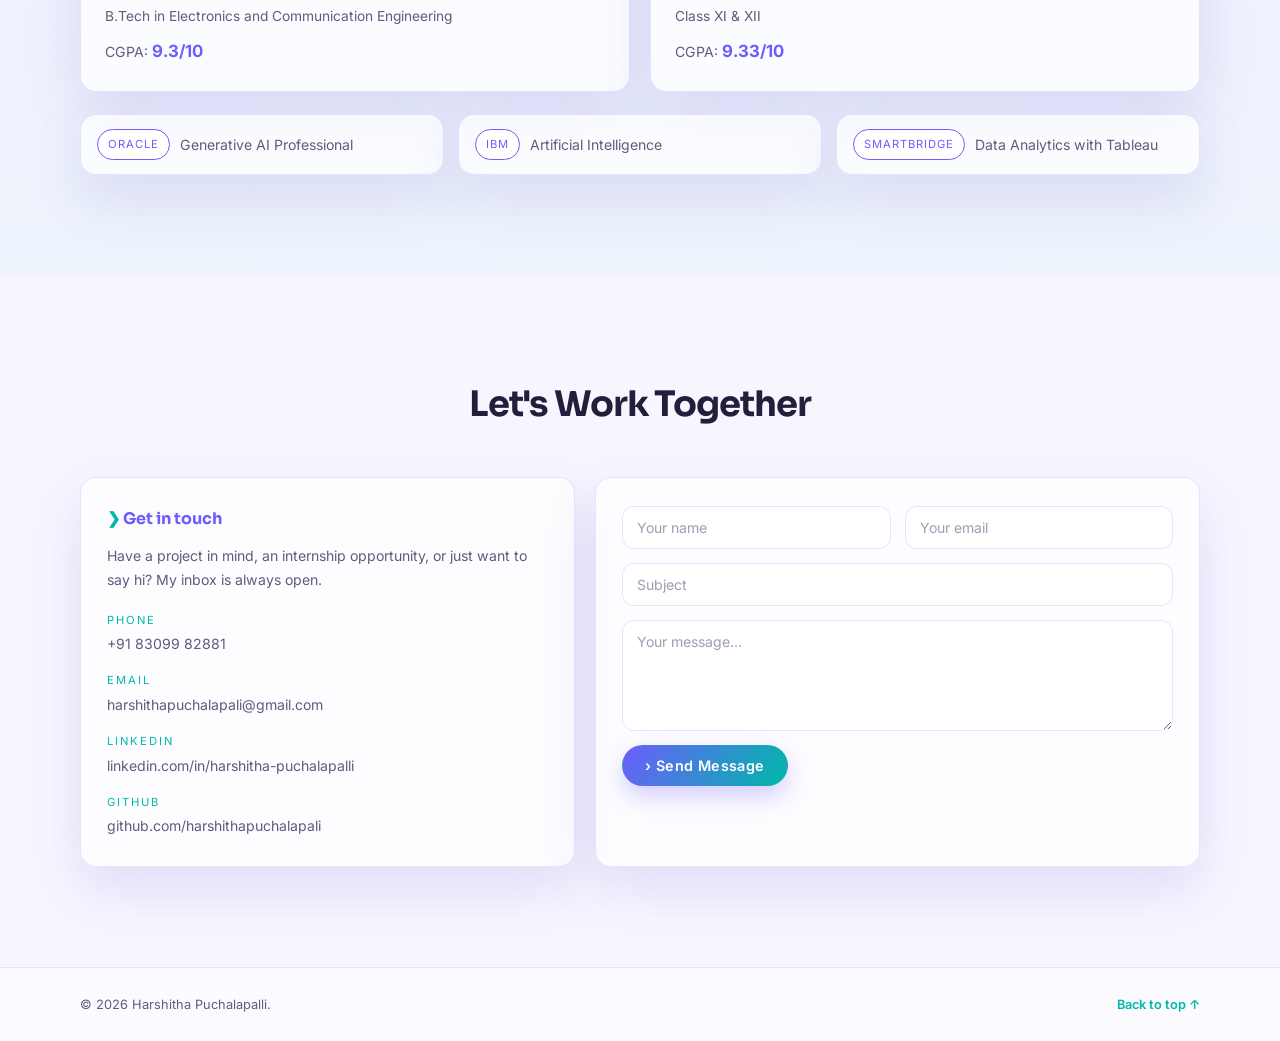
==== commit f8941bbd: "Add files via upload" ====
--- a/index.html
+++ b/index.html
@@ -172,22 +172,22 @@
         </article>
 
         <article class="project glass reveal">
-          <div class="project__preview" style="background: linear-gradient(135deg, #e84da6, #f0a92e);">
-            <span>NutriGaze</span>
+          <div class="project__preview" style="background: linear-gradient(135deg, #4facfe, #667eea);">
+            <span>SkyCast</span>
           </div>
           <div class="project__body">
-            <h3 class="project__title">NutriGaze: Fresh vs Rotten Fruit Classification</h3>
+            <h3 class="project__title">SkyCast: Your Daily Weather Companion</h3>
             <p class="project__desc">
-              Deep learning web application that classifies fresh and rotten fruits with 97% accuracy.
-              Real-time image upload and prediction via a responsive Flask interface, with confidence scores
-              and a clean UX.
+              Real-time weather dashboard with current conditions, 5-day forecast, interactive temperature
+              and rainfall charts, air quality index, sun and moon tracking, and an AI weather assistant.
+              Includes geolocation search, glass-morphism UI and offline PWA support.
             </p>
             <div class="project__tags">
-              <span>Python</span><span>Flask</span><span>TensorFlow</span><span>OpenCV</span>
+              <span>Python</span><span>Flask</span><span>JavaScript</span><span>Chart.js</span>
             </div>
             <div class="project__links">
-              <a href="#" class="btn btn--small">Live Demo</a>
-              <a href="https://github.com/harshithapuchalapali/NutriGaze.git" target="_blank" rel="noopener" class="btn btn--small btn--ghost">Code</a>
+              <a href="https://skycast-u1ce.onrender.com/" target="_blank" rel="noopener" class="btn btn--small">Live Demo</a>
+              <a href="https://github.com/harshithapuchalapali/SkyCast.git" target="_blank" rel="noopener" class="btn btn--small btn--ghost">Code</a>
             </div>
           </div>
         </article>
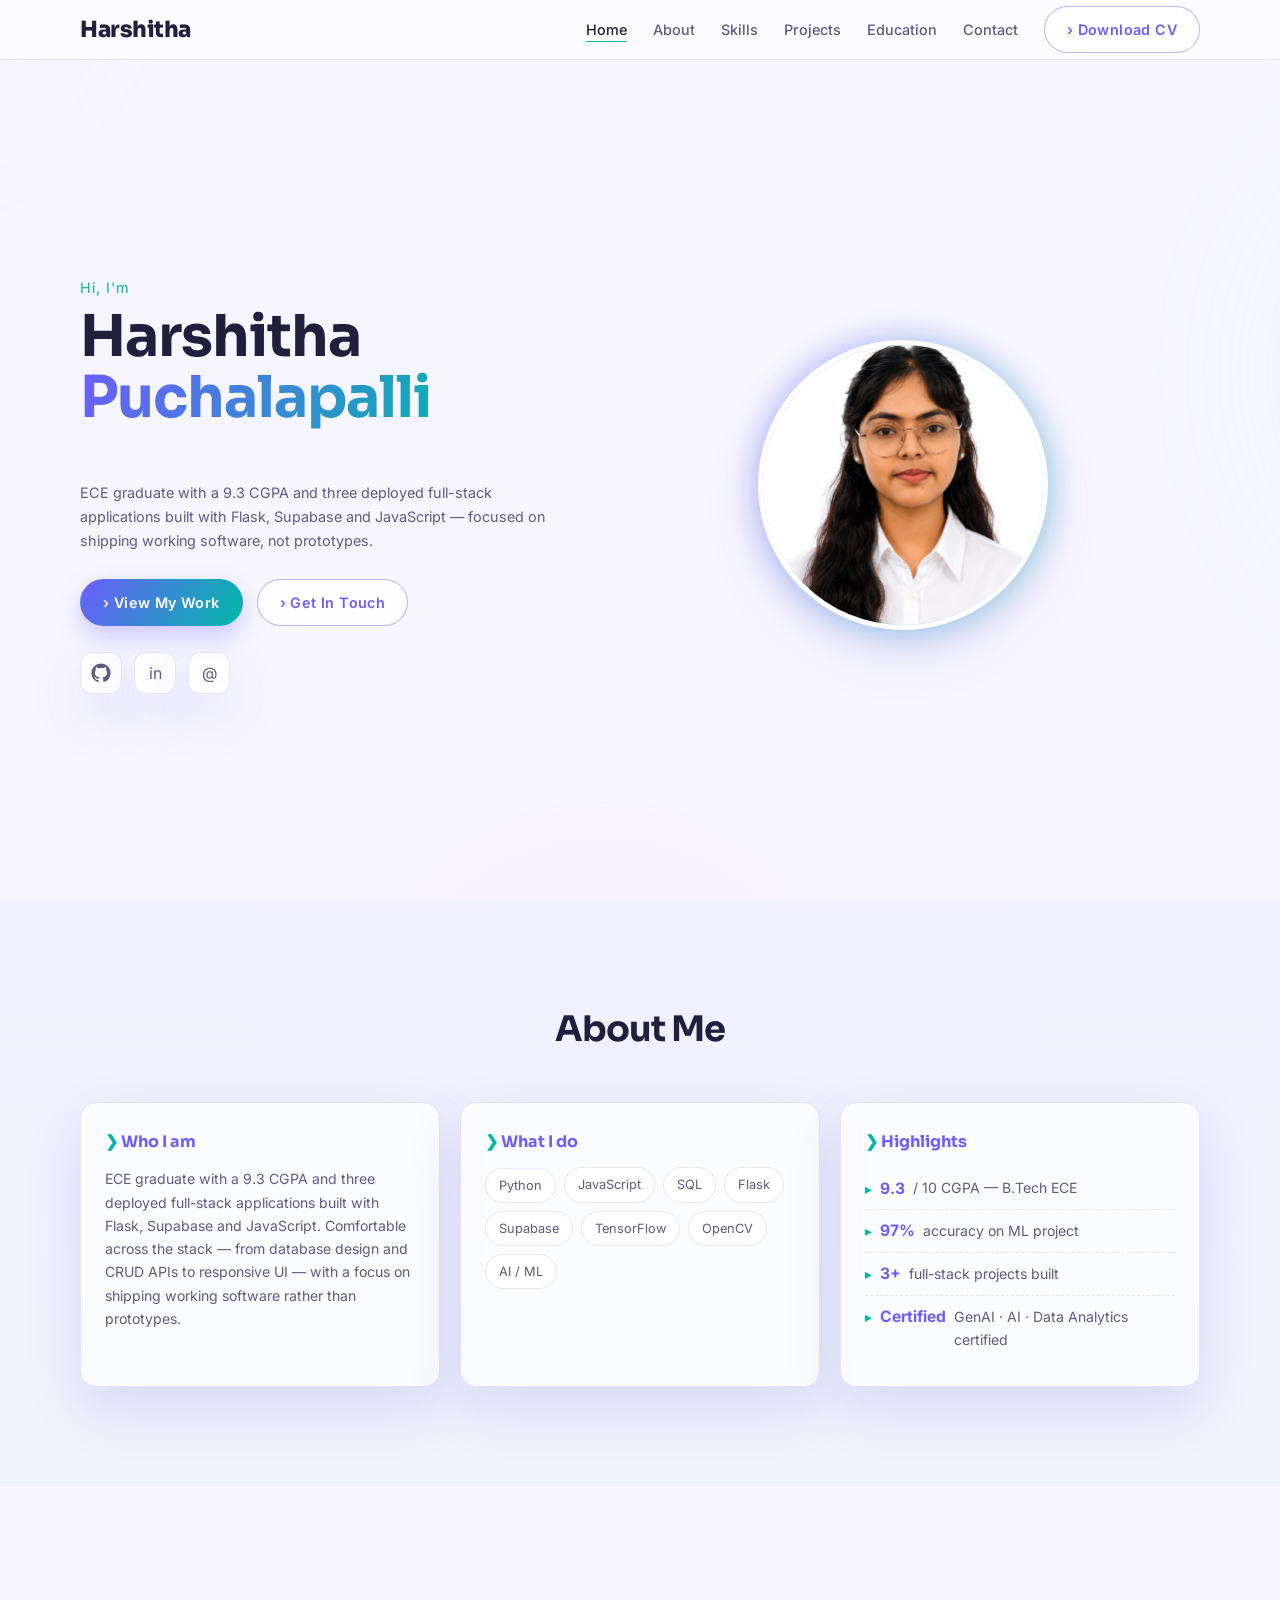
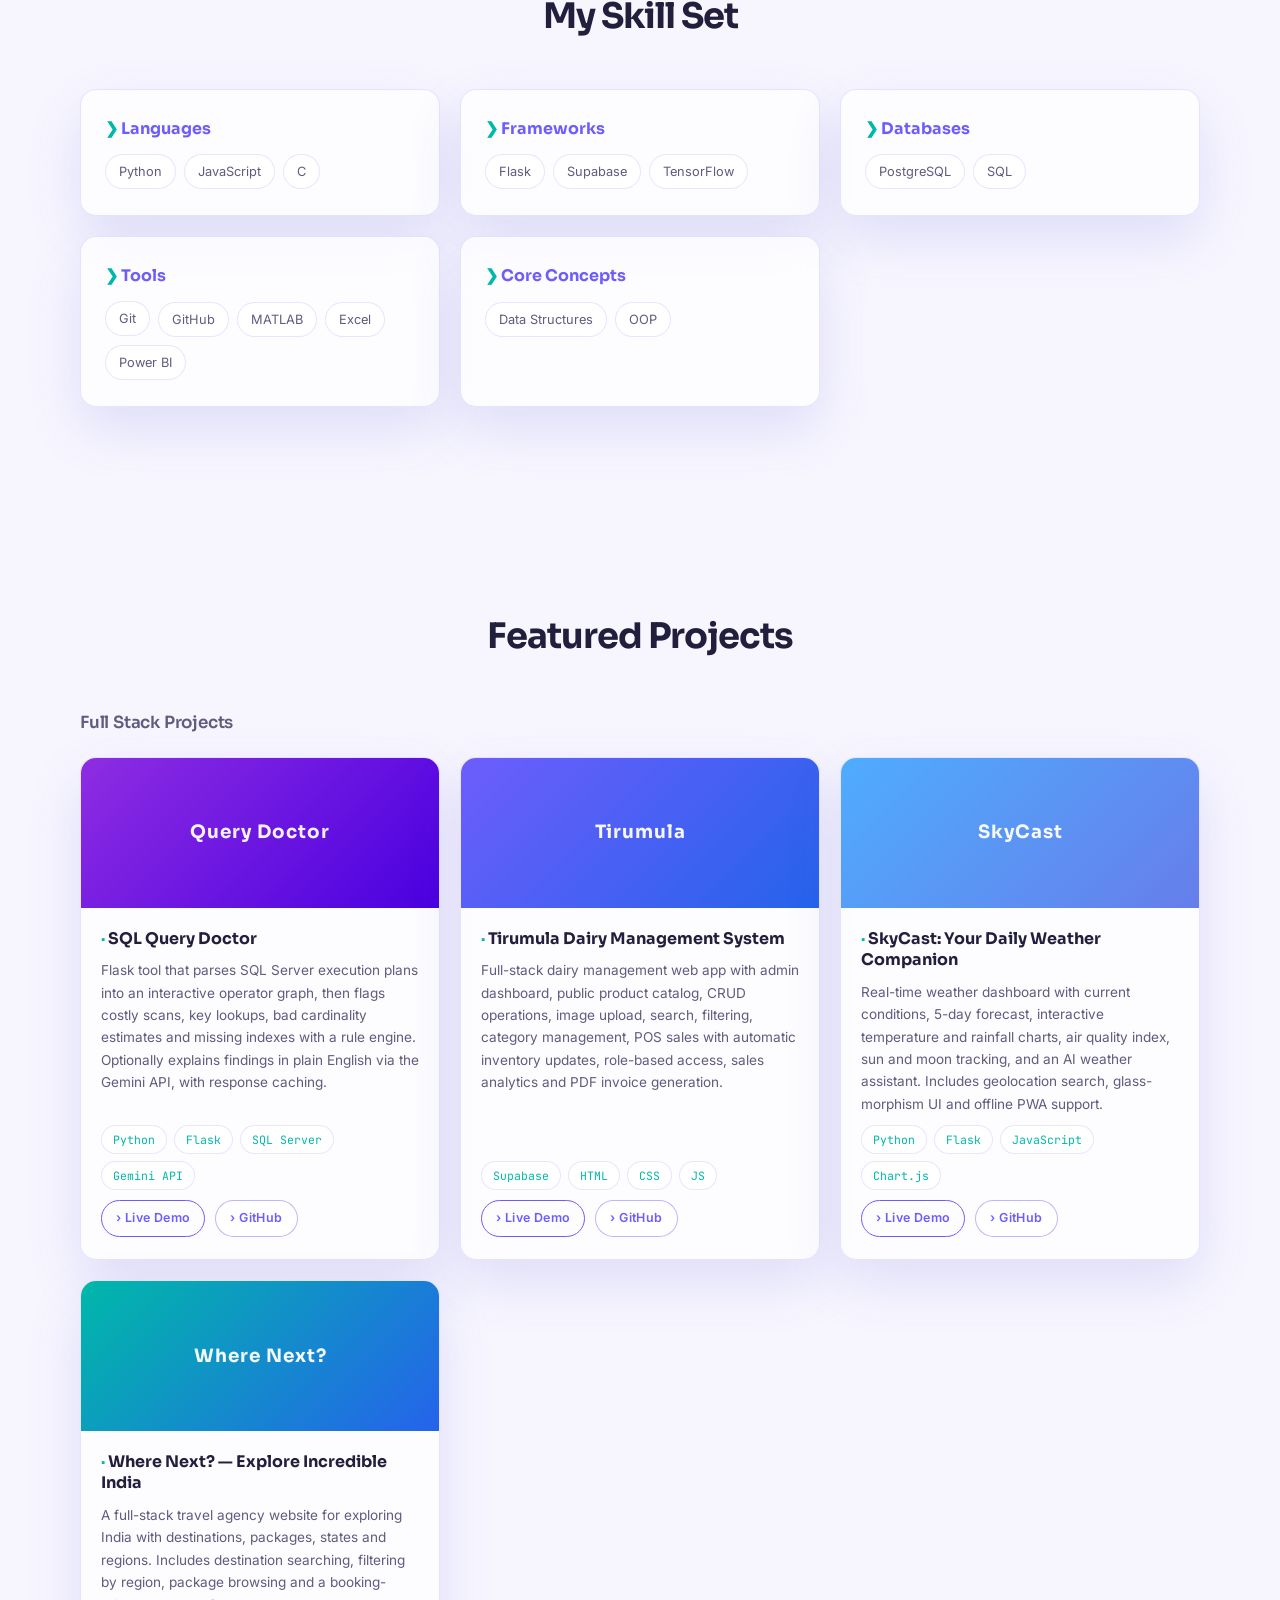
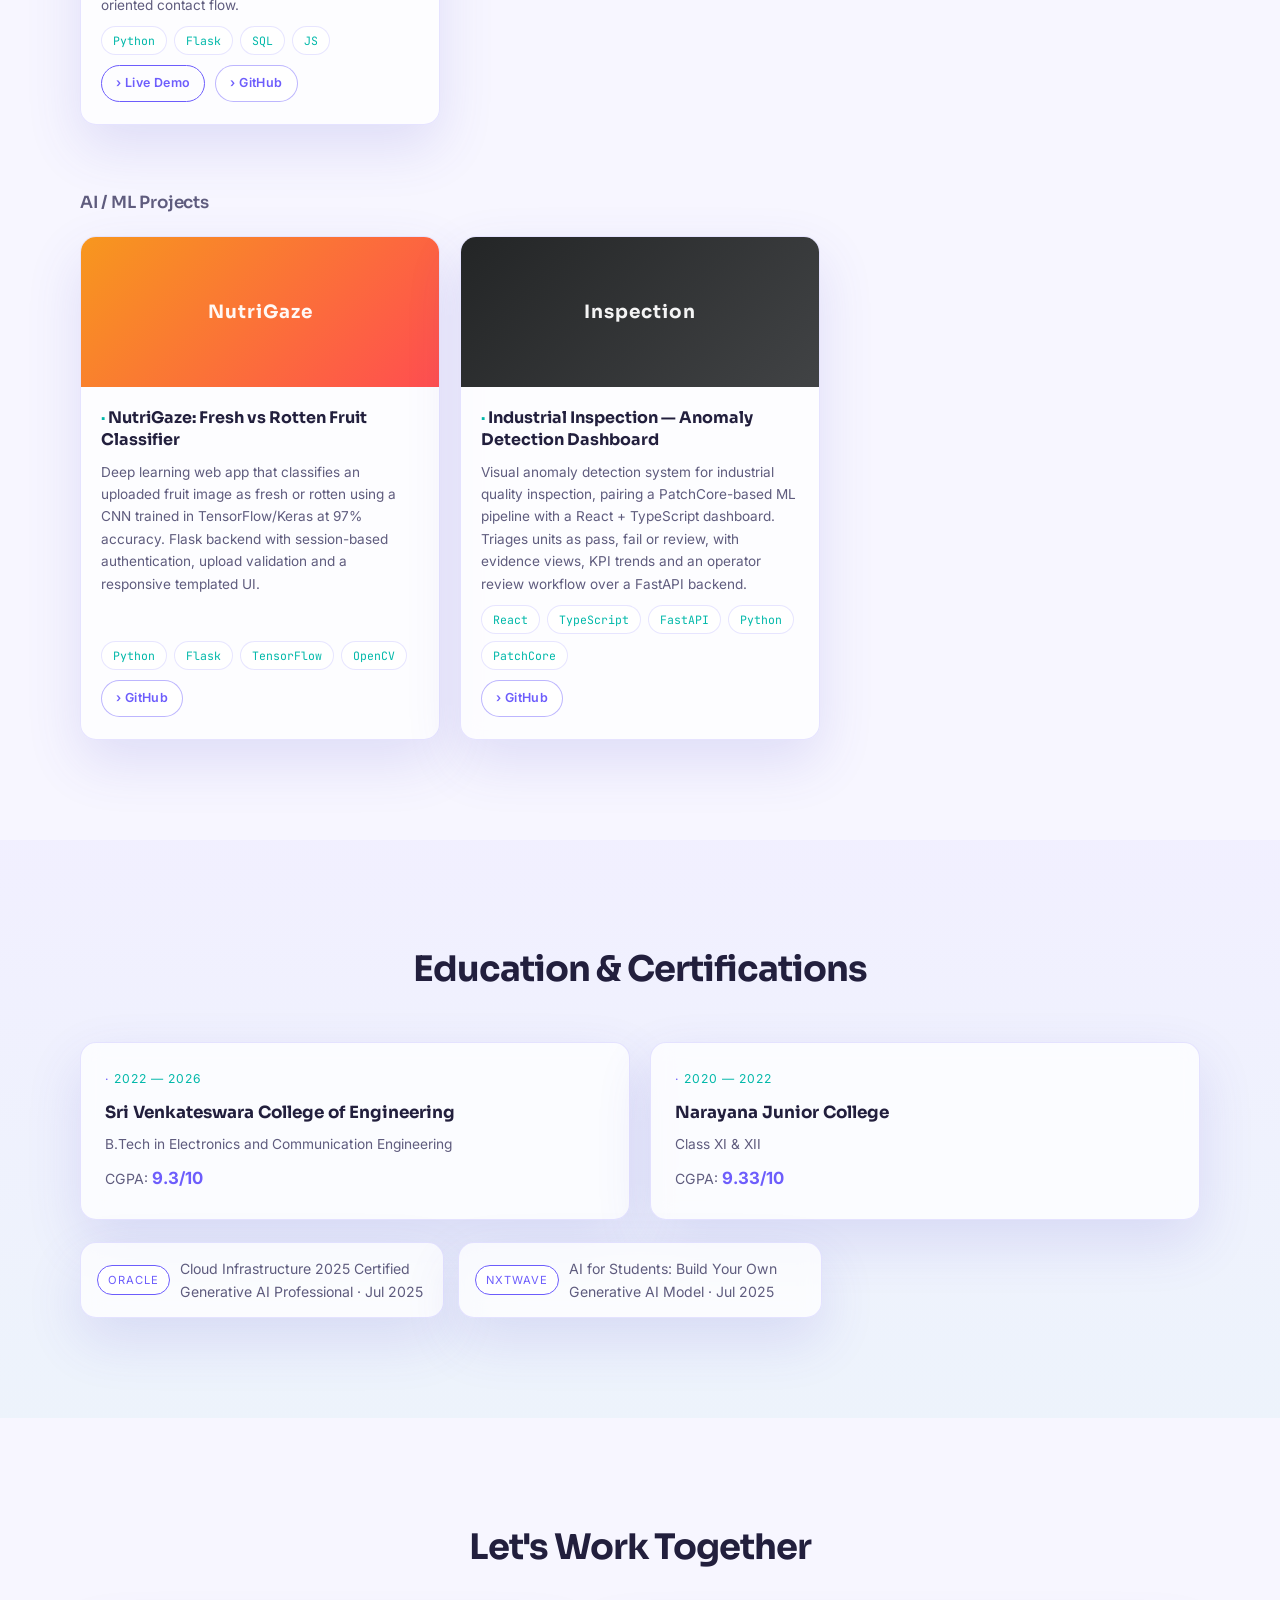
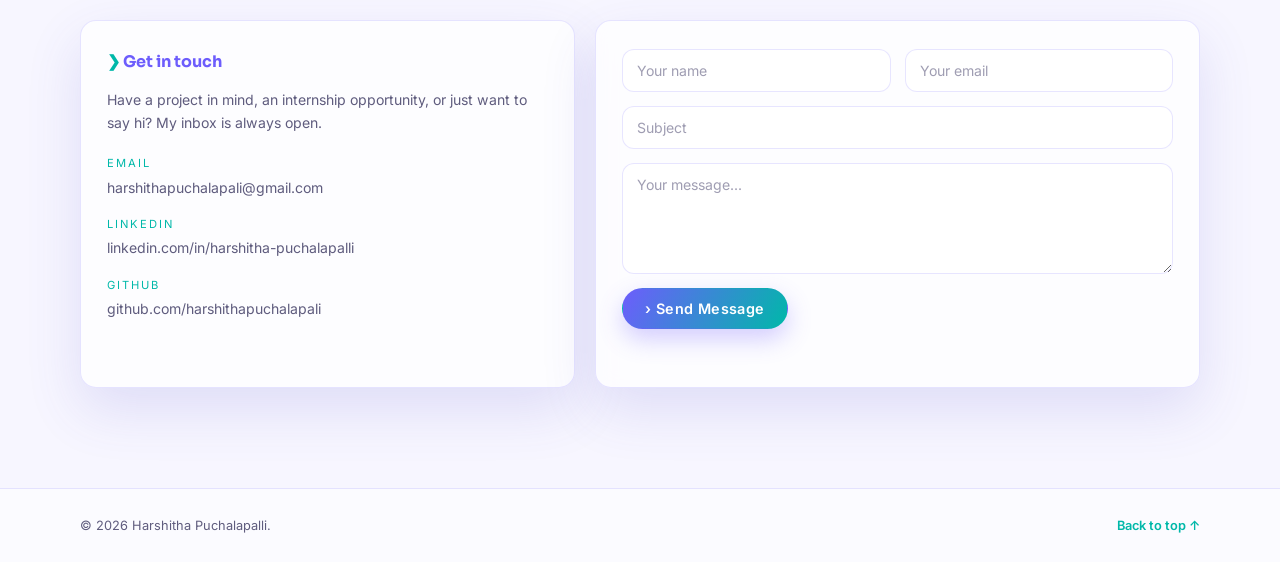
==== commit f2aa3d17: "Add files via upload" ====
--- a/index.html
+++ b/index.html
@@ -46,8 +46,8 @@
         <br>
         <br>
         <p class="hero__desc reveal">
-          Passionate Software Developer skilled in Python, JavaScript, SQL, Flask and Supabase —
-          building full-stack apps with a strong focus on AI, ML and Computer Vision.
+          ECE graduate with a 9.3 CGPA and three deployed full-stack applications built with Flask,
+          Supabase and JavaScript — focused on shipping working software, not prototypes.
         </p>
         <div class="hero__cta reveal">
           <a href="#projects" class="btn btn--primary magnetic">View My Work</a>
@@ -59,7 +59,6 @@
           </a></li>
           <li><a href="https://linkedin.com/in/harshitha-puchalapalli/" target="_blank" rel="noopener" aria-label="LinkedIn" class="social-icon">in</a></li>
           <li><a href="mailto:harshithapuchalapali@gmail.com" aria-label="Email" class="social-icon">@</a></li>
-          <li><a href="tel:+918309982881" aria-label="Phone" class="social-icon">✆</a></li>
         </ul>
       </div>
 
@@ -81,9 +80,9 @@
         <div class="about__card glass reveal">
           <h3>Who I am</h3>
           <p class="about__bio">
-            Passionate Software Developer with hands-on experience building full-stack applications.
-            Skilled in Python, JavaScript, SQL, Flask and Supabase, with strong problem-solving abilities
-            and a focus on scalable software development and modern web technologies.
+            ECE graduate with a 9.3 CGPA and three deployed full-stack applications built with Flask,
+            Supabase and JavaScript. Comfortable across the stack — from database design and CRUD APIs
+            to responsive UI — with a focus on shipping working software rather than prototypes.
           </p>
         </div>
         <div class="about__card glass reveal">
@@ -149,7 +148,30 @@
       <div class="section-head reveal">
         <h2 class="section-title">Featured Projects</h2>
       </div>
+
+      <h3 class="projects__group-title reveal">Full Stack Projects</h3>
       <div class="projects__grid">
+        <article class="project glass reveal">
+          <div class="project__preview" style="background: linear-gradient(135deg, #8e2de2, #4a00e0);">
+            <span>Query Doctor</span>
+          </div>
+          <div class="project__body">
+            <h3 class="project__title">SQL Query Doctor</h3>
+            <p class="project__desc">
+              Flask tool that parses SQL Server execution plans into an interactive operator graph, then
+              flags costly scans, key lookups, bad cardinality estimates and missing indexes with a rule
+              engine. Optionally explains findings in plain English via the Gemini API, with response caching.
+            </p>
+            <div class="project__tags">
+              <span>Python</span><span>Flask</span><span>SQL Server</span><span>Gemini API</span>
+            </div>
+            <div class="project__links">
+              <a href="https://sql-querydoctor.onrender.com/" target="_blank" rel="noopener" class="btn btn--small">Live Demo</a>
+              <a href="https://github.com/harshithapuchalapali/sql-query-doctor.git" target="_blank" rel="noopener" class="btn btn--small btn--ghost">GitHub</a>
+            </div>
+          </div>
+        </article>
+
         <article class="project glass reveal">
           <div class="project__preview" style="background: linear-gradient(135deg, #6d5dfc, #2563eb);">
             <span>Tirumula</span>
@@ -166,7 +188,7 @@
             </div>
             <div class="project__links">
               <a href="https://tirumula.pages.dev/" target="_blank" rel="noopener" class="btn btn--small">Live Demo</a>
-              <a href="https://github.com/harshithapuchalapali/Tirumula" target="_blank" rel="noopener" class="btn btn--small btn--ghost">Code</a>
+              <a href="https://github.com/harshithapuchalapali/Tirumula" target="_blank" rel="noopener" class="btn btn--small btn--ghost">GitHub</a>
             </div>
           </div>
         </article>
@@ -187,7 +209,7 @@
             </div>
             <div class="project__links">
               <a href="https://skycast-u1ce.onrender.com/" target="_blank" rel="noopener" class="btn btn--small">Live Demo</a>
-              <a href="https://github.com/harshithapuchalapali/SkyCast.git" target="_blank" rel="noopener" class="btn btn--small btn--ghost">Code</a>
+              <a href="https://github.com/harshithapuchalapali/SkyCast.git" target="_blank" rel="noopener" class="btn btn--small btn--ghost">GitHub</a>
             </div>
           </div>
         </article>
@@ -208,7 +230,51 @@
             </div>
             <div class="project__links">
               <a href="https://wherenext-k2ft.onrender.com/" target="_blank" rel="noopener" class="btn btn--small">Live Demo</a>
-              <a href="https://github.com/harshithapuchalapali/WhereNext-.git" target="_blank" rel="noopener" class="btn btn--small btn--ghost">Code</a>
+              <a href="https://github.com/harshithapuchalapali/WhereNext-.git" target="_blank" rel="noopener" class="btn btn--small btn--ghost">GitHub</a>
+            </div>
+          </div>
+        </article>
+
+      </div>
+
+      <h3 class="projects__group-title reveal">AI / ML Projects</h3>
+      <div class="projects__grid">
+        <article class="project glass reveal">
+          <div class="project__preview" style="background: linear-gradient(135deg, #f7971e, #ff4e50);">
+            <span>NutriGaze</span>
+          </div>
+          <div class="project__body">
+            <h3 class="project__title">NutriGaze: Fresh vs Rotten Fruit Classifier</h3>
+            <p class="project__desc">
+              Deep learning web app that classifies an uploaded fruit image as fresh or rotten using a CNN
+              trained in TensorFlow/Keras at 97% accuracy. Flask backend with session-based authentication,
+              upload validation and a responsive templated UI.
+            </p>
+            <div class="project__tags">
+              <span>Python</span><span>Flask</span><span>TensorFlow</span><span>OpenCV</span>
+            </div>
+            <div class="project__links">
+              <a href="https://github.com/harshithapuchalapali/NutriGaze.git" target="_blank" rel="noopener" class="btn btn--small btn--ghost">GitHub</a>
+            </div>
+          </div>
+        </article>
+
+        <article class="project glass reveal">
+          <div class="project__preview" style="background: linear-gradient(135deg, #232526, #414345);">
+            <span>Inspection</span>
+          </div>
+          <div class="project__body">
+            <h3 class="project__title">Industrial Inspection — Anomaly Detection Dashboard</h3>
+            <p class="project__desc">
+              Visual anomaly detection system for industrial quality inspection, pairing a PatchCore-based
+              ML pipeline with a React + TypeScript dashboard. Triages units as pass, fail or review, with
+              evidence views, KPI trends and an operator review workflow over a FastAPI backend.
+            </p>
+            <div class="project__tags">
+              <span>React</span><span>TypeScript</span><span>FastAPI</span><span>Python</span><span>PatchCore</span>
+            </div>
+            <div class="project__links">
+              <a href="https://github.com/harshithapuchalapali/Industrial_Inspection.git" target="_blank" rel="noopener" class="btn btn--small btn--ghost">GitHub</a>
             </div>
           </div>
         </article>
@@ -237,9 +303,8 @@
         </div>
       </div>
       <div class="certifications reveal">
-        <div class="cert glass"><span class="cert__badge">Oracle</span> Generative AI Professional</div>
-        <div class="cert glass"><span class="cert__badge">IBM</span> Artificial Intelligence</div>
-        <div class="cert glass"><span class="cert__badge">SmartBridge</span> Data Analytics with Tableau</div>
+        <div class="cert glass"><span class="cert__badge">Oracle</span> Cloud Infrastructure 2025 Certified Generative AI Professional &middot; Jul 2025</div>
+        <div class="cert glass"><span class="cert__badge">NxtWave</span> AI for Students: Build Your Own Generative AI Model &middot; Jul 2025</div>
       </div>
     </div>
   </section>
@@ -257,10 +322,6 @@
             Have a project in mind, an internship opportunity, or just want to say hi? My inbox is always open.
           </p>
           <ul class="contact__list">
-            <li>
-              <span class="contact__label">Phone</span>
-              <a href="tel:+918309982881">+91 83099 82881</a>
-            </li>
             <li>
               <span class="contact__label">Email</span>
               <a href="mailto:harshithapuchalapali@gmail.com">harshithapuchalapali@gmail.com</a>
--- a/styles.css
+++ b/styles.css
@@ -580,6 +580,22 @@
   gap: 20px;
 }
 
+.projects__group-title {
+  font-size: 1.05rem;
+  font-weight: 600;
+  letter-spacing: -0.2px;
+  color: var(--text-dim);
+  margin: 64px 0 20px;
+}
+
+.projects__group-title:first-of-type {
+  margin-top: 0;
+}
+
+.projects__group-title + .projects__grid {
+  margin-bottom: 0;
+}
+
 .project {
   overflow: hidden;
   display: flex;
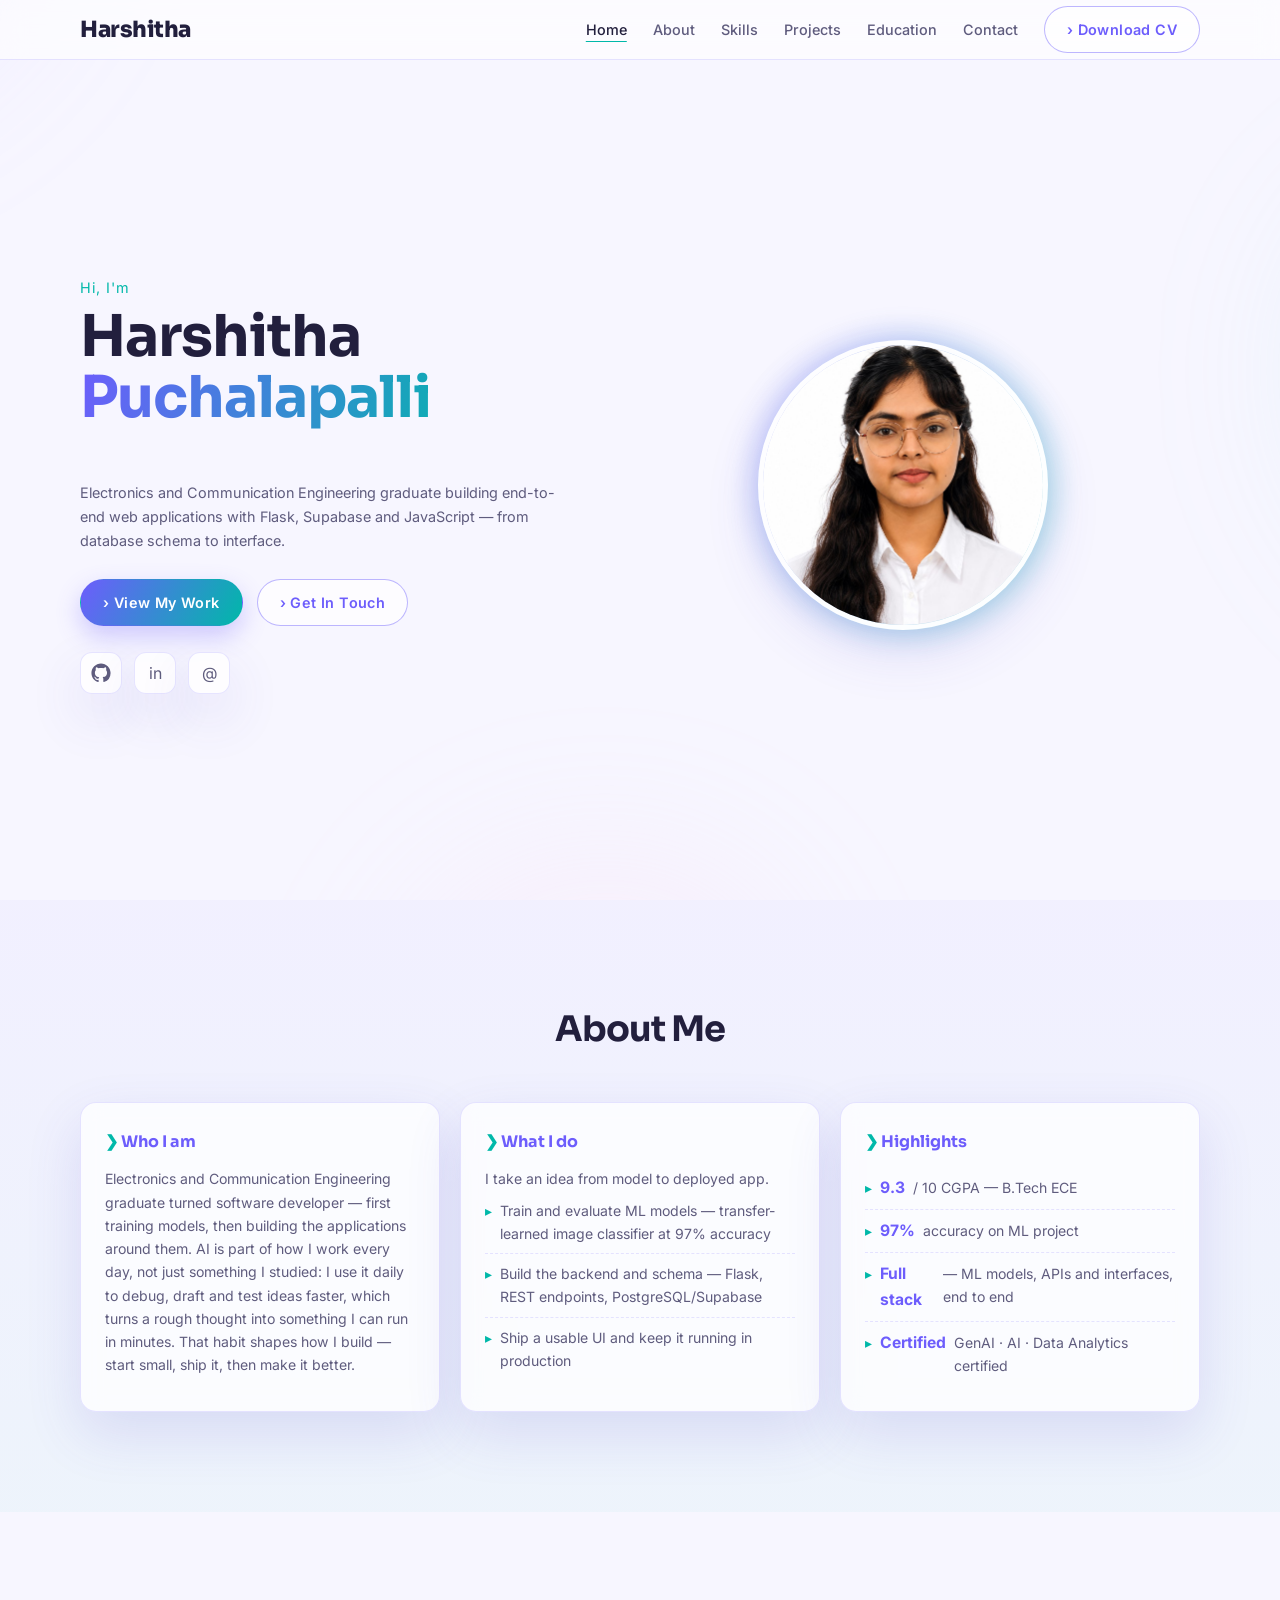
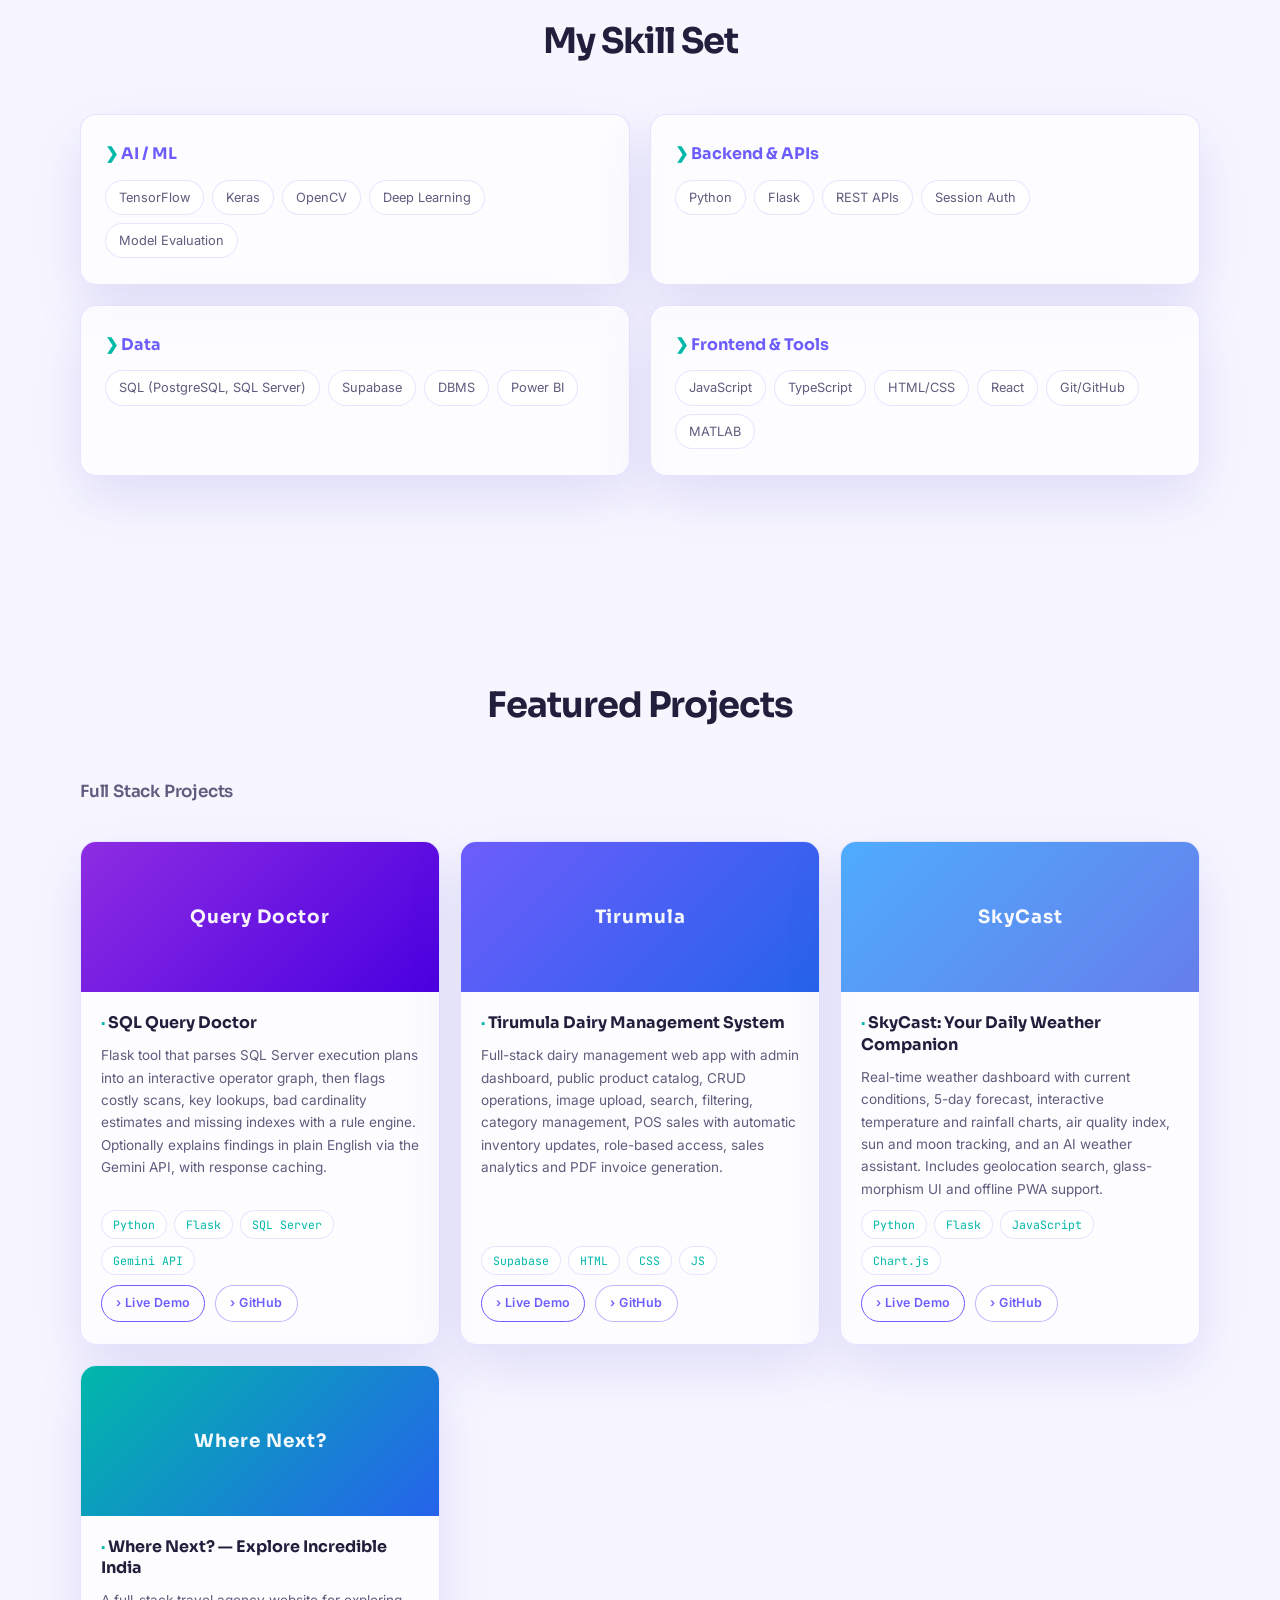
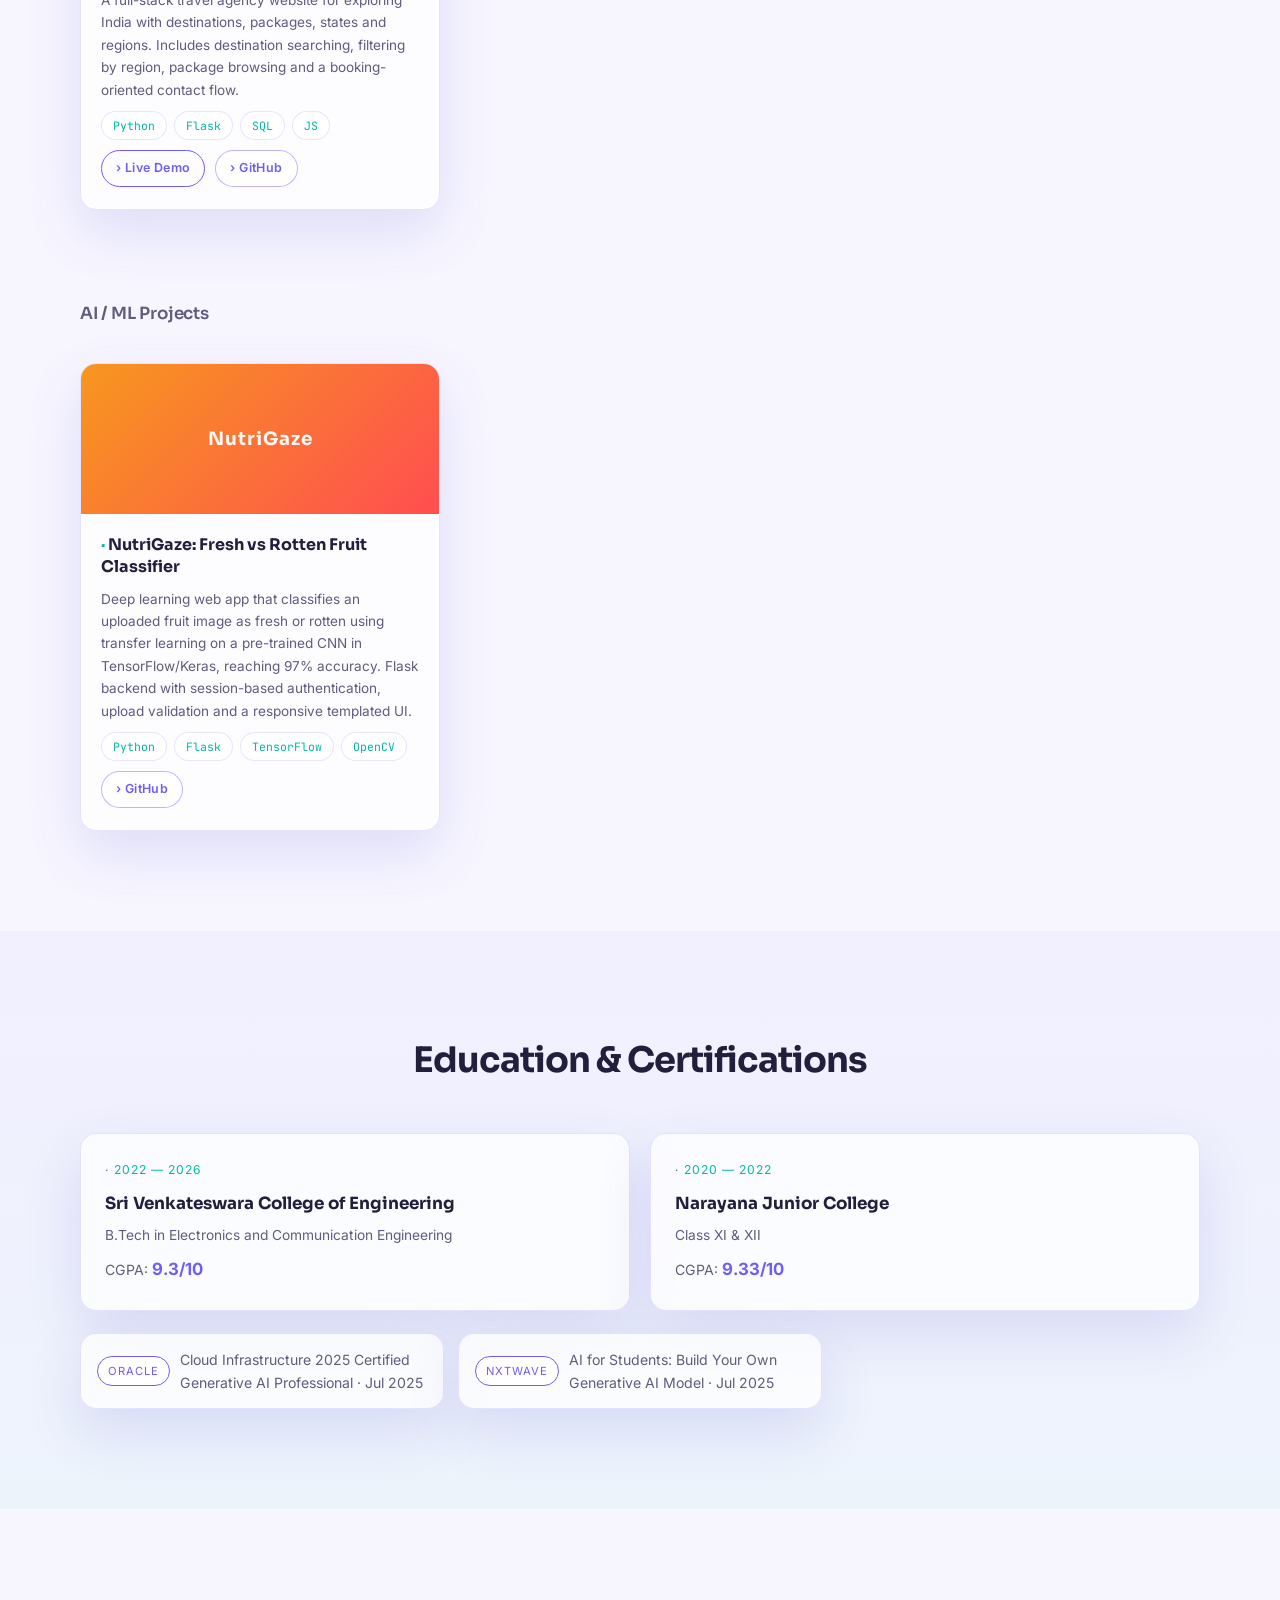
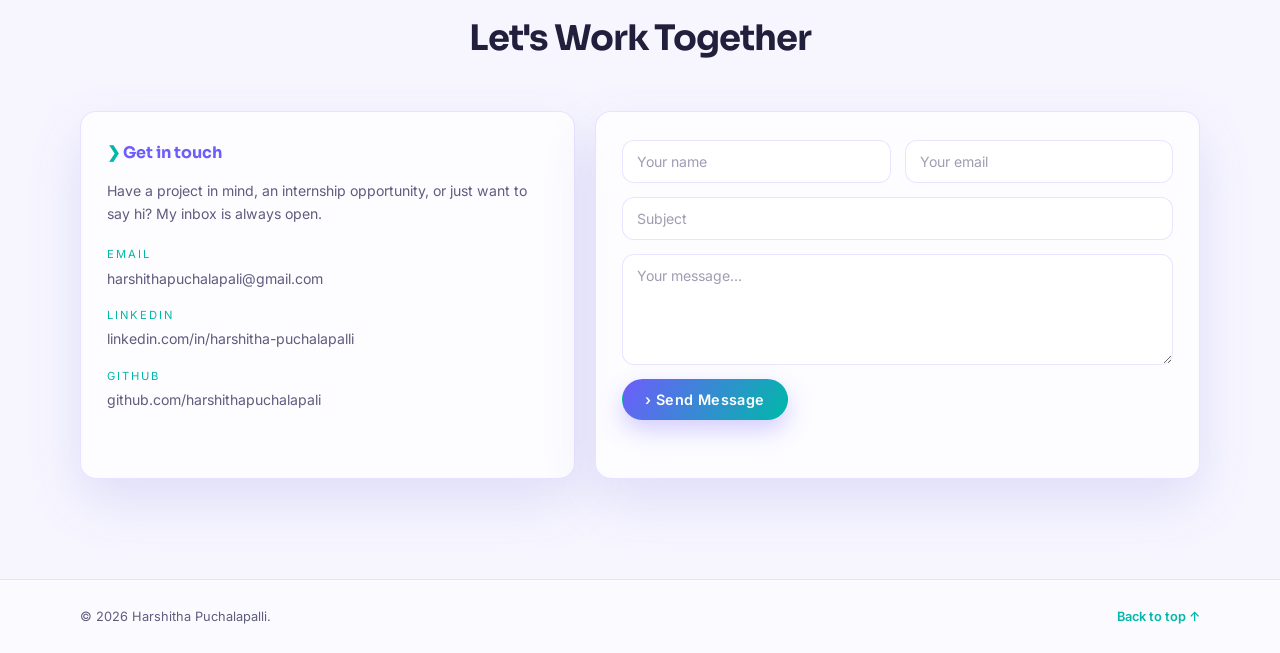
==== commit cacb0972: "Add files via upload" ====
--- a/index.html
+++ b/index.html
@@ -46,8 +46,8 @@
         <br>
         <br>
         <p class="hero__desc reveal">
-          ECE graduate with a 9.3 CGPA and three deployed full-stack applications built with Flask,
-          Supabase and JavaScript — focused on shipping working software, not prototypes.
+          Electronics and Communication Engineering graduate building end-to-end web applications with
+          Flask, Supabase and JavaScript — from database schema to interface.
         </p>
         <div class="hero__cta reveal">
           <a href="#projects" class="btn btn--primary magnetic">View My Work</a>
@@ -80,30 +80,28 @@
         <div class="about__card glass reveal">
           <h3>Who I am</h3>
           <p class="about__bio">
-            ECE graduate with a 9.3 CGPA and three deployed full-stack applications built with Flask,
-            Supabase and JavaScript. Comfortable across the stack — from database design and CRUD APIs
-            to responsive UI — with a focus on shipping working software rather than prototypes.
+            Electronics and Communication Engineering graduate turned software developer — first training
+            models, then building the applications around them. AI is part of how I work every day, not just
+            something I studied: I use it daily to debug, draft and test ideas faster, which turns a rough
+            thought into something I can run in minutes. That habit shapes how I build — start small, ship
+            it, then make it better.
           </p>
         </div>
         <div class="about__card glass reveal">
           <h3>What I do</h3>
-          <div class="skills">
-            <span class="skill">Python</span>
-            <span class="skill">JavaScript</span>
-            <span class="skill">SQL</span>
-            <span class="skill">Flask</span>
-            <span class="skill">Supabase</span>
-            <span class="skill">TensorFlow</span>
-            <span class="skill">OpenCV</span>
-            <span class="skill">AI / ML</span>
-          </div>
+          <p class="about__bio">I take an idea from model to deployed app.</p>
+          <ul class="facts">
+            <li>Train and evaluate ML models — transfer-learned image classifier at 97% accuracy</li>
+            <li>Build the backend and schema — Flask, REST endpoints, PostgreSQL/Supabase</li>
+            <li>Ship a usable UI and keep it running in production</li>
+          </ul>
         </div>
         <div class="about__card glass reveal">
           <h3>Highlights</h3>
           <ul class="facts">
             <li><strong>9.3</strong> / 10 CGPA — B.Tech ECE</li>
             <li><strong>97%</strong> accuracy on ML project</li>
-            <li><strong>3+</strong> full-stack projects built</li>
+            <li><strong>Full stack</strong> — ML models, APIs and interfaces, end to end</li>
             <li><strong>Certified</strong> GenAI · AI · Data Analytics certified</li>
           </ul>
         </div>
@@ -119,24 +117,20 @@
       </div>
       <div class="skills-list">
         <div class="skill-card glass reveal">
-          <h3>Languages</h3>
-          <div class="skills"><span class="skill">Python</span><span class="skill">JavaScript</span><span class="skill">C</span></div>
+          <h3>AI / ML</h3>
+          <div class="skills"><span class="skill">TensorFlow</span><span class="skill">Keras</span><span class="skill">OpenCV</span><span class="skill">Deep Learning</span><span class="skill">Model Evaluation</span></div>
         </div>
         <div class="skill-card glass reveal">
-          <h3>Frameworks</h3>
-          <div class="skills"><span class="skill">Flask</span><span class="skill">Supabase</span><span class="skill">TensorFlow</span></div>
+          <h3>Backend &amp; APIs</h3>
+          <div class="skills"><span class="skill">Python</span><span class="skill">Flask</span><span class="skill">REST APIs</span><span class="skill">Session Auth</span></div>
         </div>
         <div class="skill-card glass reveal">
-          <h3>Databases</h3>
-          <div class="skills"><span class="skill">PostgreSQL</span><span class="skill">SQL</span></div>
+          <h3>Data</h3>
+          <div class="skills"><span class="skill">SQL (PostgreSQL, SQL Server)</span><span class="skill">Supabase</span><span class="skill">DBMS</span><span class="skill">Power BI</span></div>
         </div>
         <div class="skill-card glass reveal">
-          <h3>Tools</h3>
-          <div class="skills"><span class="skill">Git</span><span class="skill">GitHub</span><span class="skill">MATLAB</span><span class="skill">Excel</span><span class="skill">Power BI</span></div>
-        </div>
-        <div class="skill-card glass reveal">
-          <h3>Core Concepts</h3>
-          <div class="skills"><span class="skill">Data Structures</span><span class="skill">OOP</span></div>
+          <h3>Frontend &amp; Tools</h3>
+          <div class="skills"><span class="skill">JavaScript</span><span class="skill">TypeScript</span><span class="skill">HTML/CSS</span><span class="skill">React</span><span class="skill">Git/GitHub</span><span class="skill">MATLAB</span></div>
         </div>
       </div>
     </div>
@@ -246,8 +240,8 @@
           <div class="project__body">
             <h3 class="project__title">NutriGaze: Fresh vs Rotten Fruit Classifier</h3>
             <p class="project__desc">
-              Deep learning web app that classifies an uploaded fruit image as fresh or rotten using a CNN
-              trained in TensorFlow/Keras at 97% accuracy. Flask backend with session-based authentication,
+              Deep learning web app that classifies an uploaded fruit image as fresh or rotten using transfer
+              learning on a pre-trained CNN in TensorFlow/Keras, reaching 97% accuracy. Flask backend with session-based authentication,
               upload validation and a responsive templated UI.
             </p>
             <div class="project__tags">
@@ -255,26 +249,6 @@
             </div>
             <div class="project__links">
               <a href="https://github.com/harshithapuchalapali/NutriGaze.git" target="_blank" rel="noopener" class="btn btn--small btn--ghost">GitHub</a>
-            </div>
-          </div>
-        </article>
-
-        <article class="project glass reveal">
-          <div class="project__preview" style="background: linear-gradient(135deg, #232526, #414345);">
-            <span>Inspection</span>
-          </div>
-          <div class="project__body">
-            <h3 class="project__title">Industrial Inspection — Anomaly Detection Dashboard</h3>
-            <p class="project__desc">
-              Visual anomaly detection system for industrial quality inspection, pairing a PatchCore-based
-              ML pipeline with a React + TypeScript dashboard. Triages units as pass, fail or review, with
-              evidence views, KPI trends and an operator review workflow over a FastAPI backend.
-            </p>
-            <div class="project__tags">
-              <span>React</span><span>TypeScript</span><span>FastAPI</span><span>Python</span><span>PatchCore</span>
-            </div>
-            <div class="project__links">
-              <a href="https://github.com/harshithapuchalapali/Industrial_Inspection.git" target="_blank" rel="noopener" class="btn btn--small btn--ghost">GitHub</a>
             </div>
           </div>
         </article>
--- a/styles.css
+++ b/styles.css
@@ -556,7 +556,7 @@
 /* Skills section */
 .skills-list {
   display: grid;
-  grid-template-columns: repeat(3, 1fr);
+  grid-template-columns: repeat(2, 1fr);
   gap: 20px;
 }
 
@@ -585,7 +585,7 @@
   font-weight: 600;
   letter-spacing: -0.2px;
   color: var(--text-dim);
-  margin: 64px 0 20px;
+  margin: 90px 0 36px;
 }
 
 .projects__group-title:first-of-type {
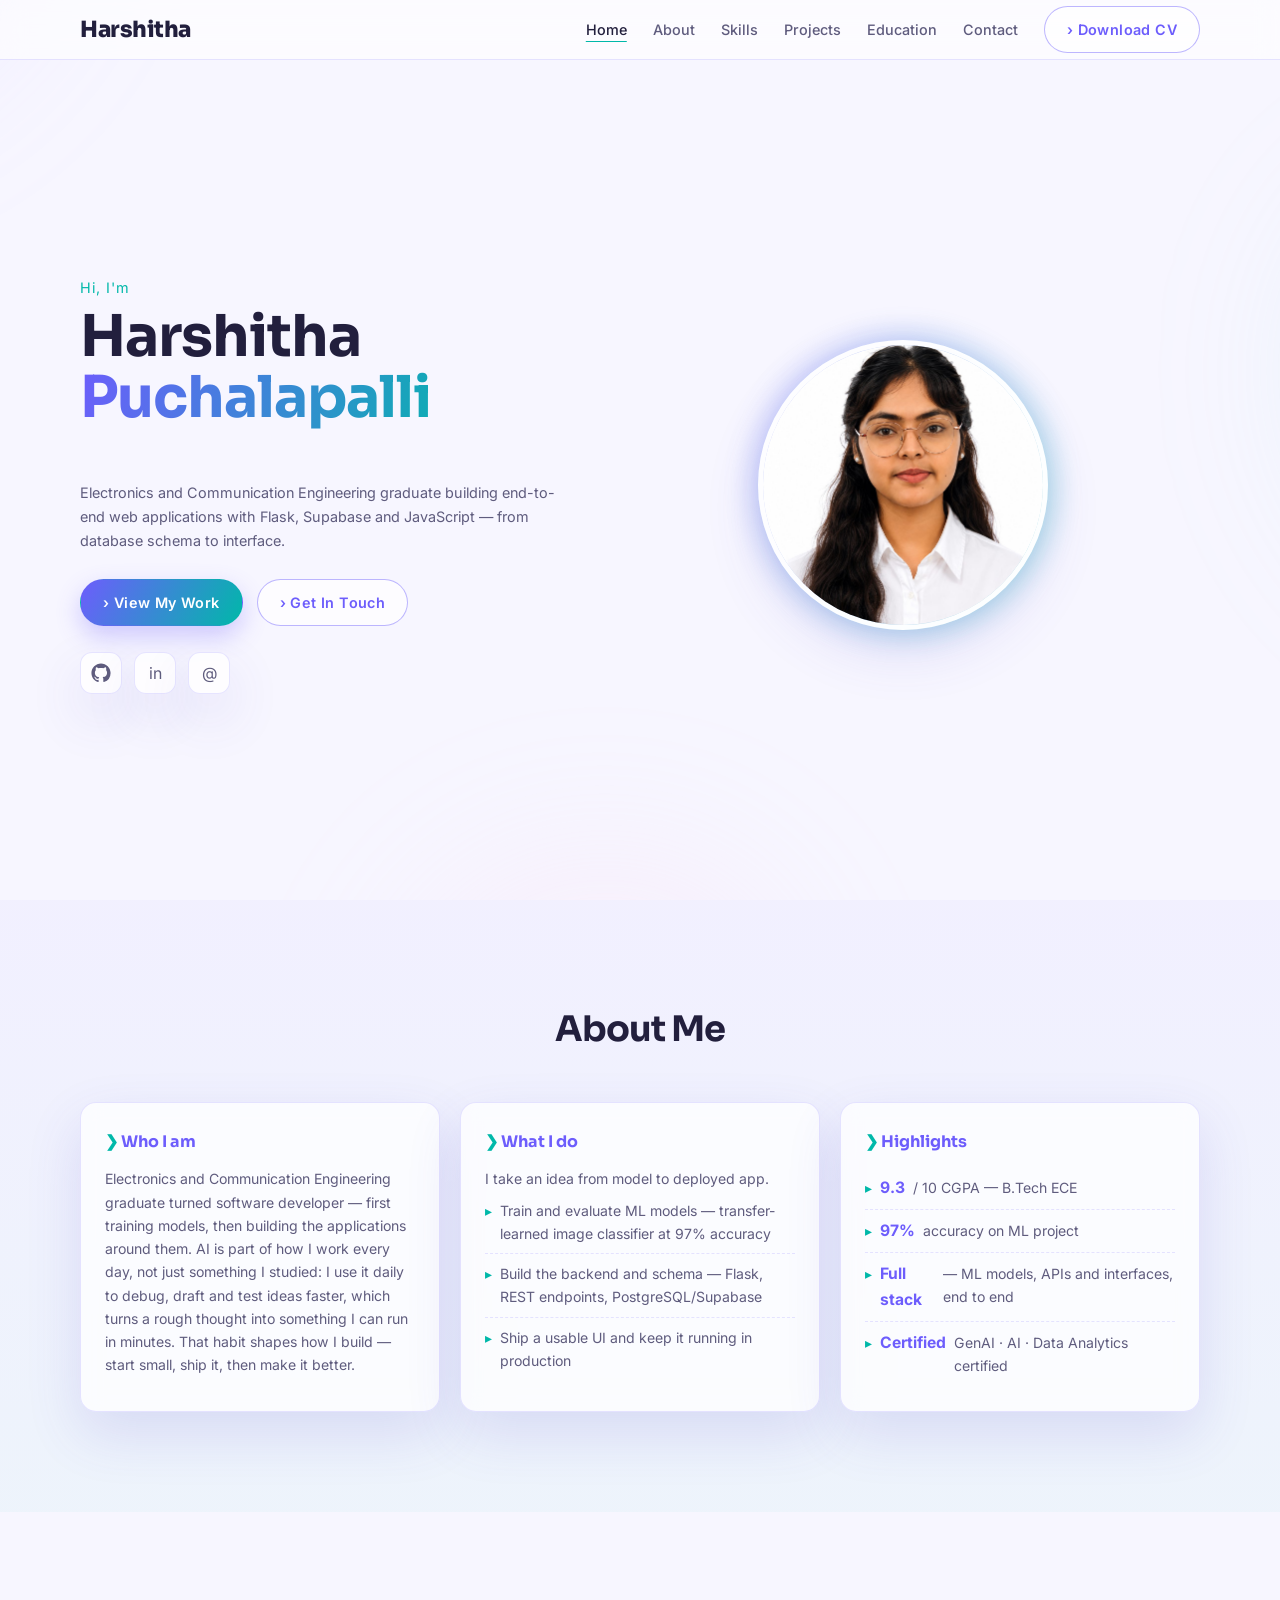
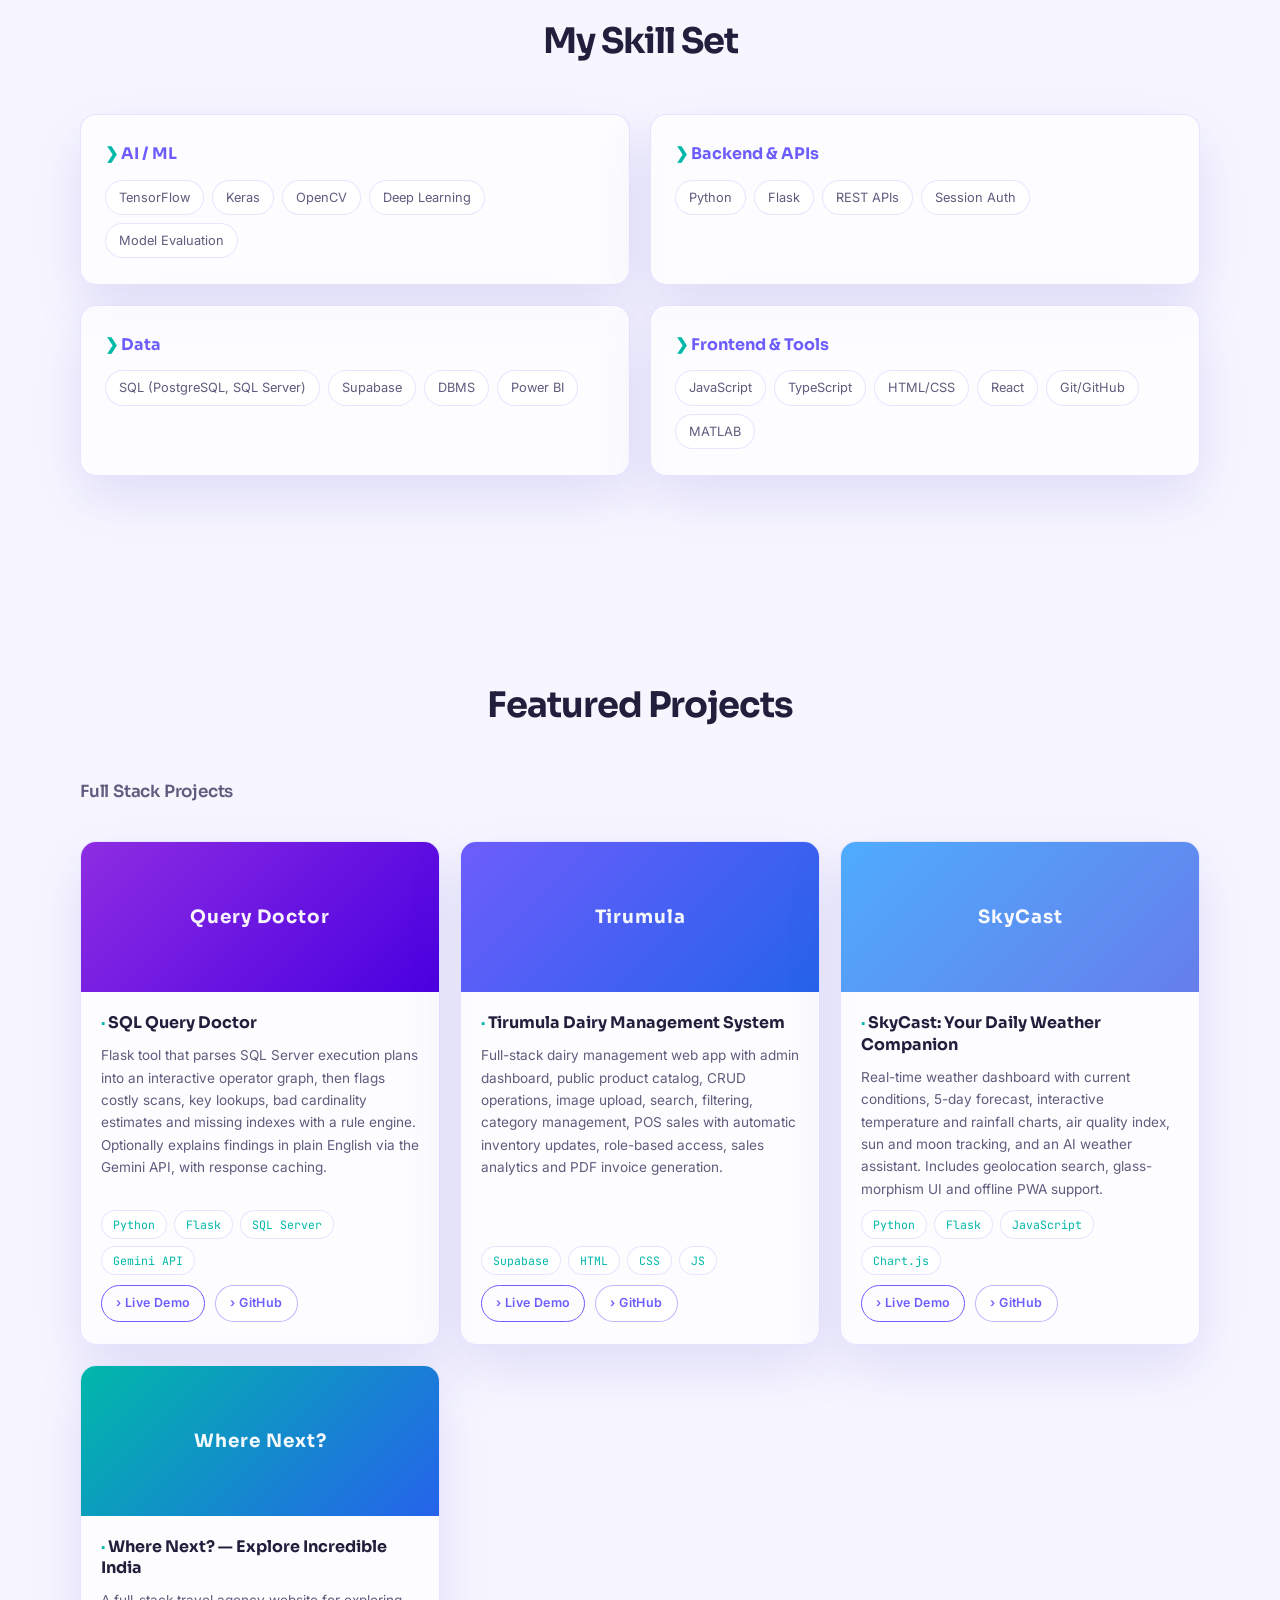
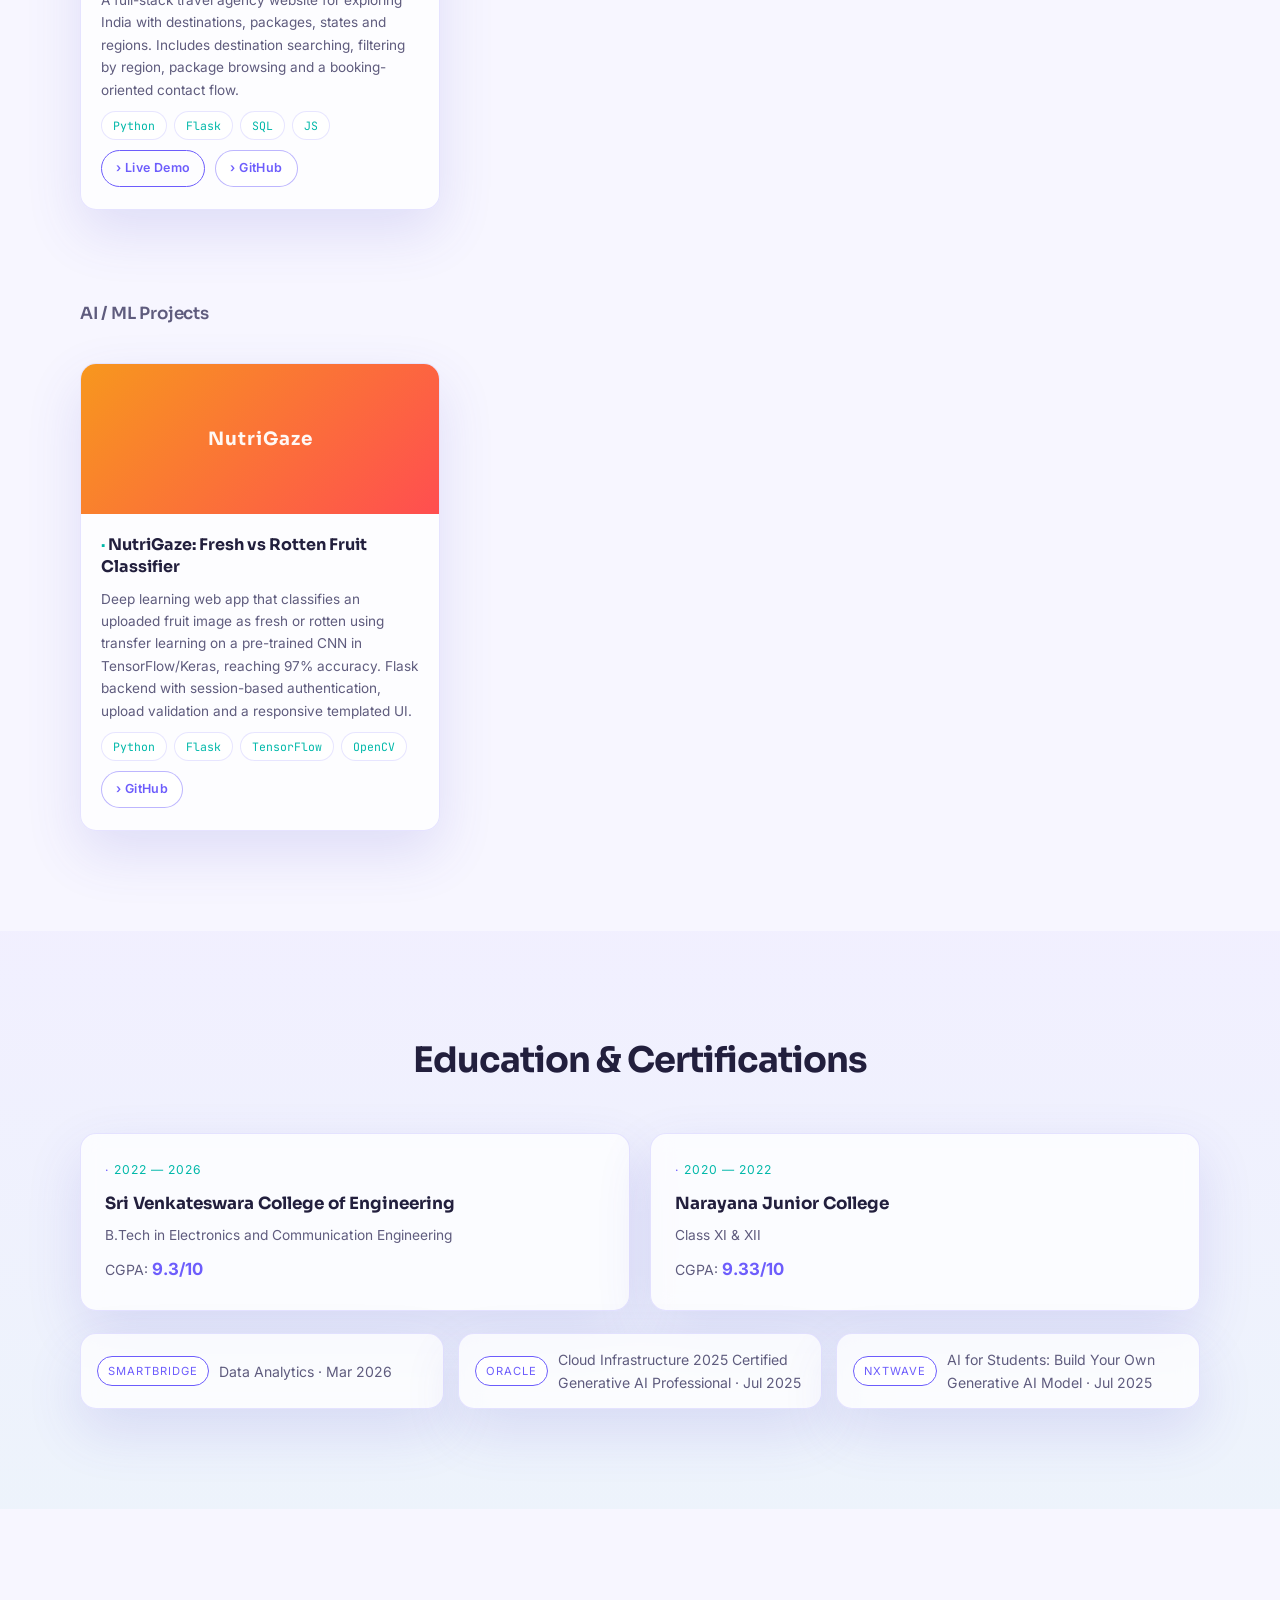
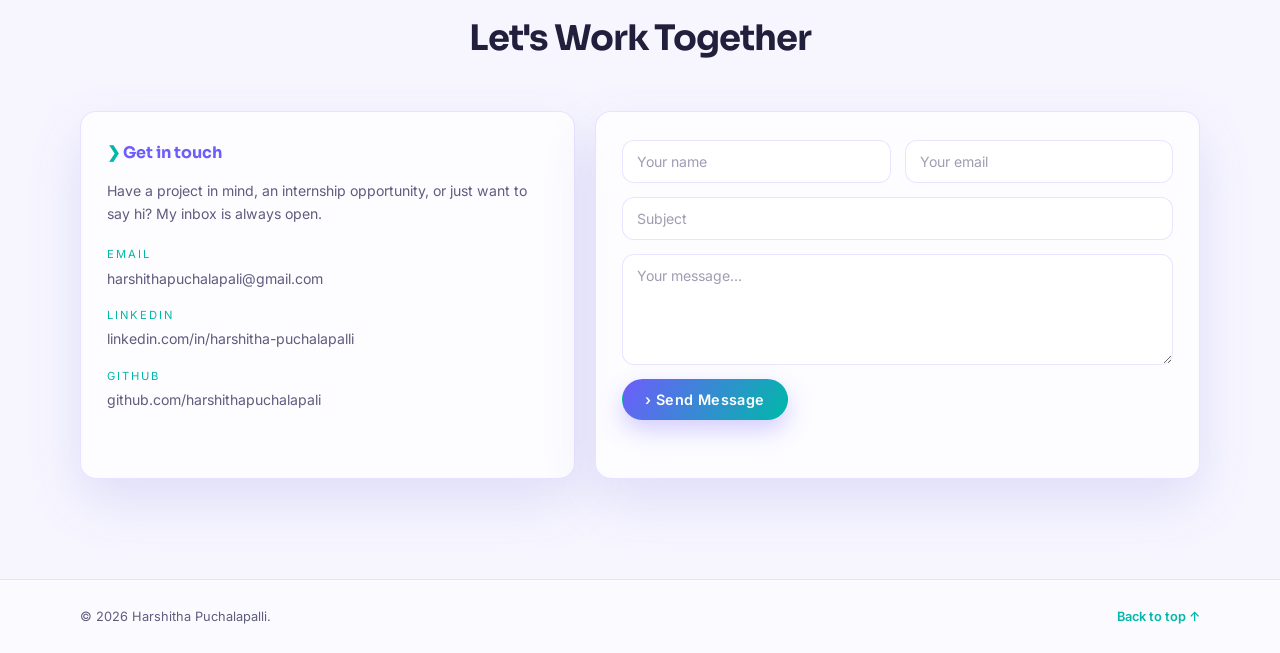
==== commit 474a560a: "Add files via upload" ====
--- a/index.html
+++ b/index.html
@@ -277,6 +277,7 @@
         </div>
       </div>
       <div class="certifications reveal">
+        <div class="cert glass"><span class="cert__badge">SmartBridge</span> Data Analytics &middot; Mar 2026</div>
         <div class="cert glass"><span class="cert__badge">Oracle</span> Cloud Infrastructure 2025 Certified Generative AI Professional &middot; Jul 2025</div>
         <div class="cert glass"><span class="cert__badge">NxtWave</span> AI for Students: Build Your Own Generative AI Model &middot; Jul 2025</div>
       </div>
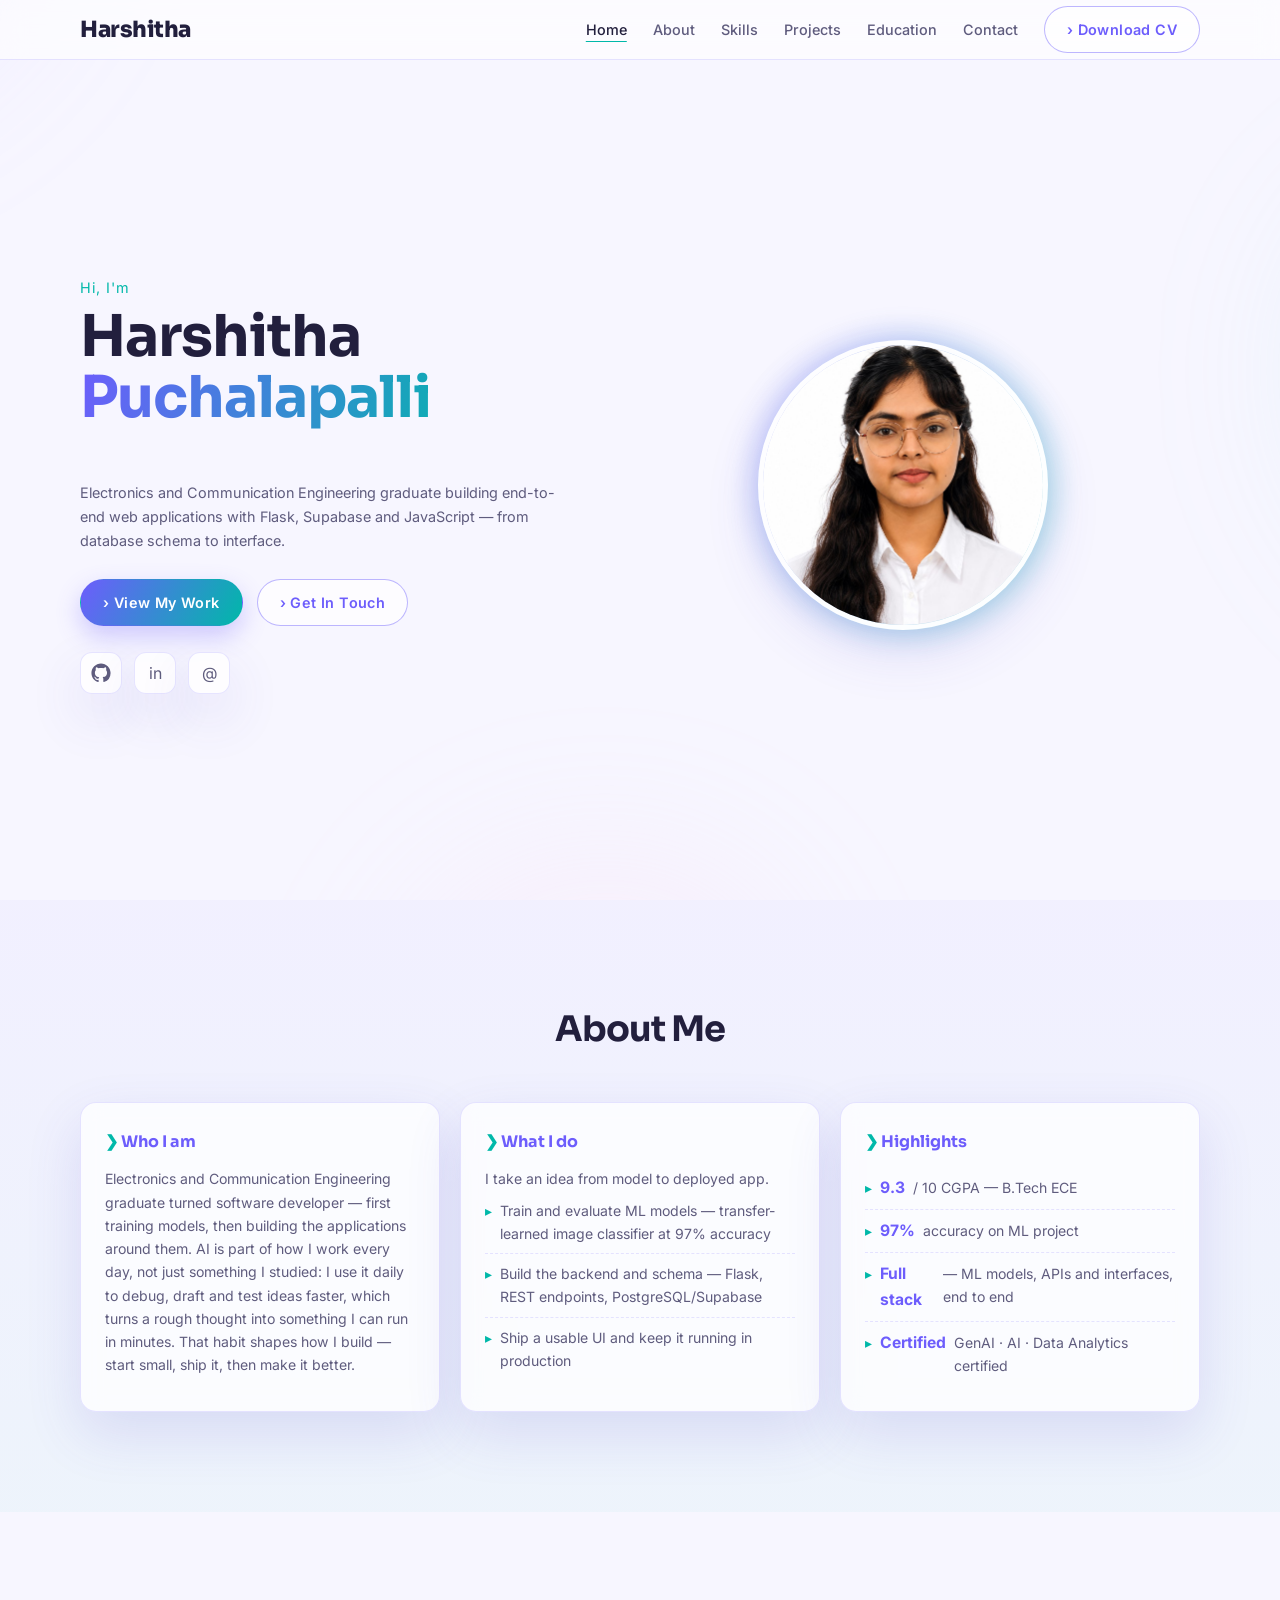
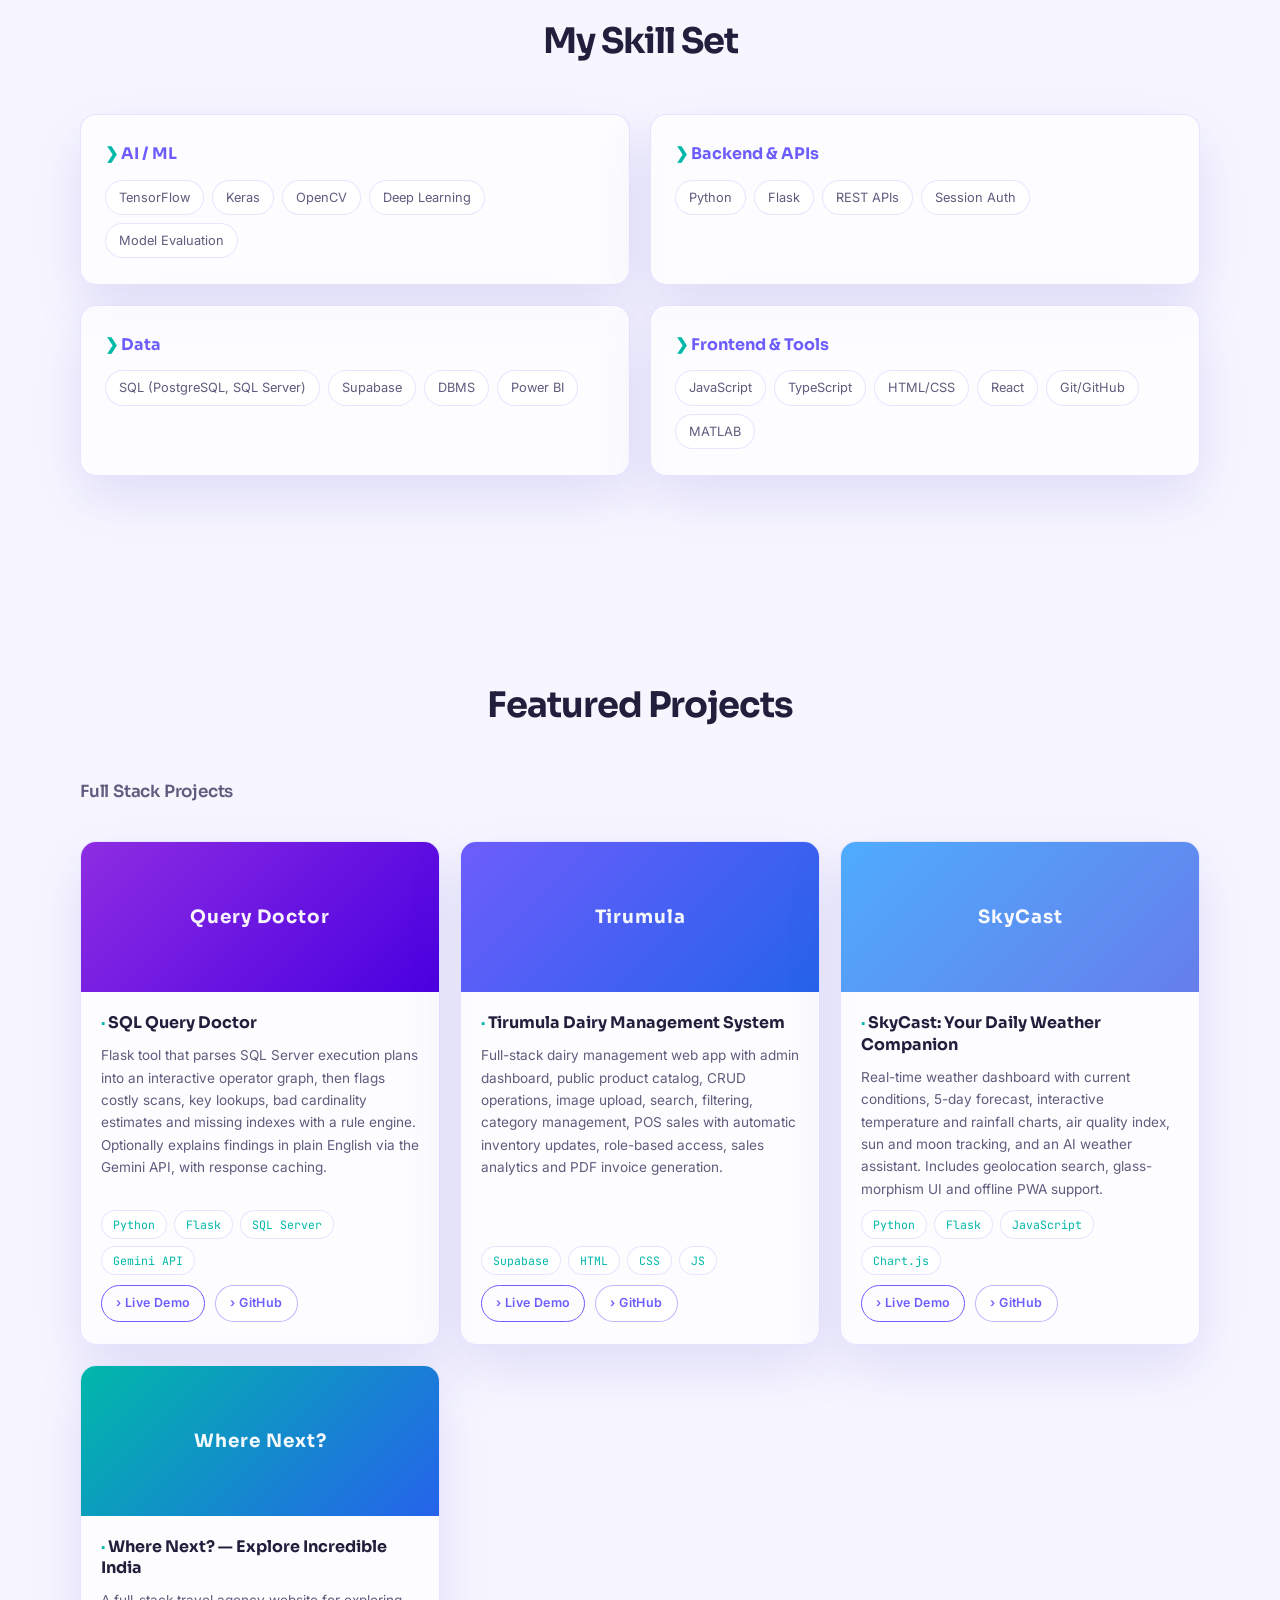
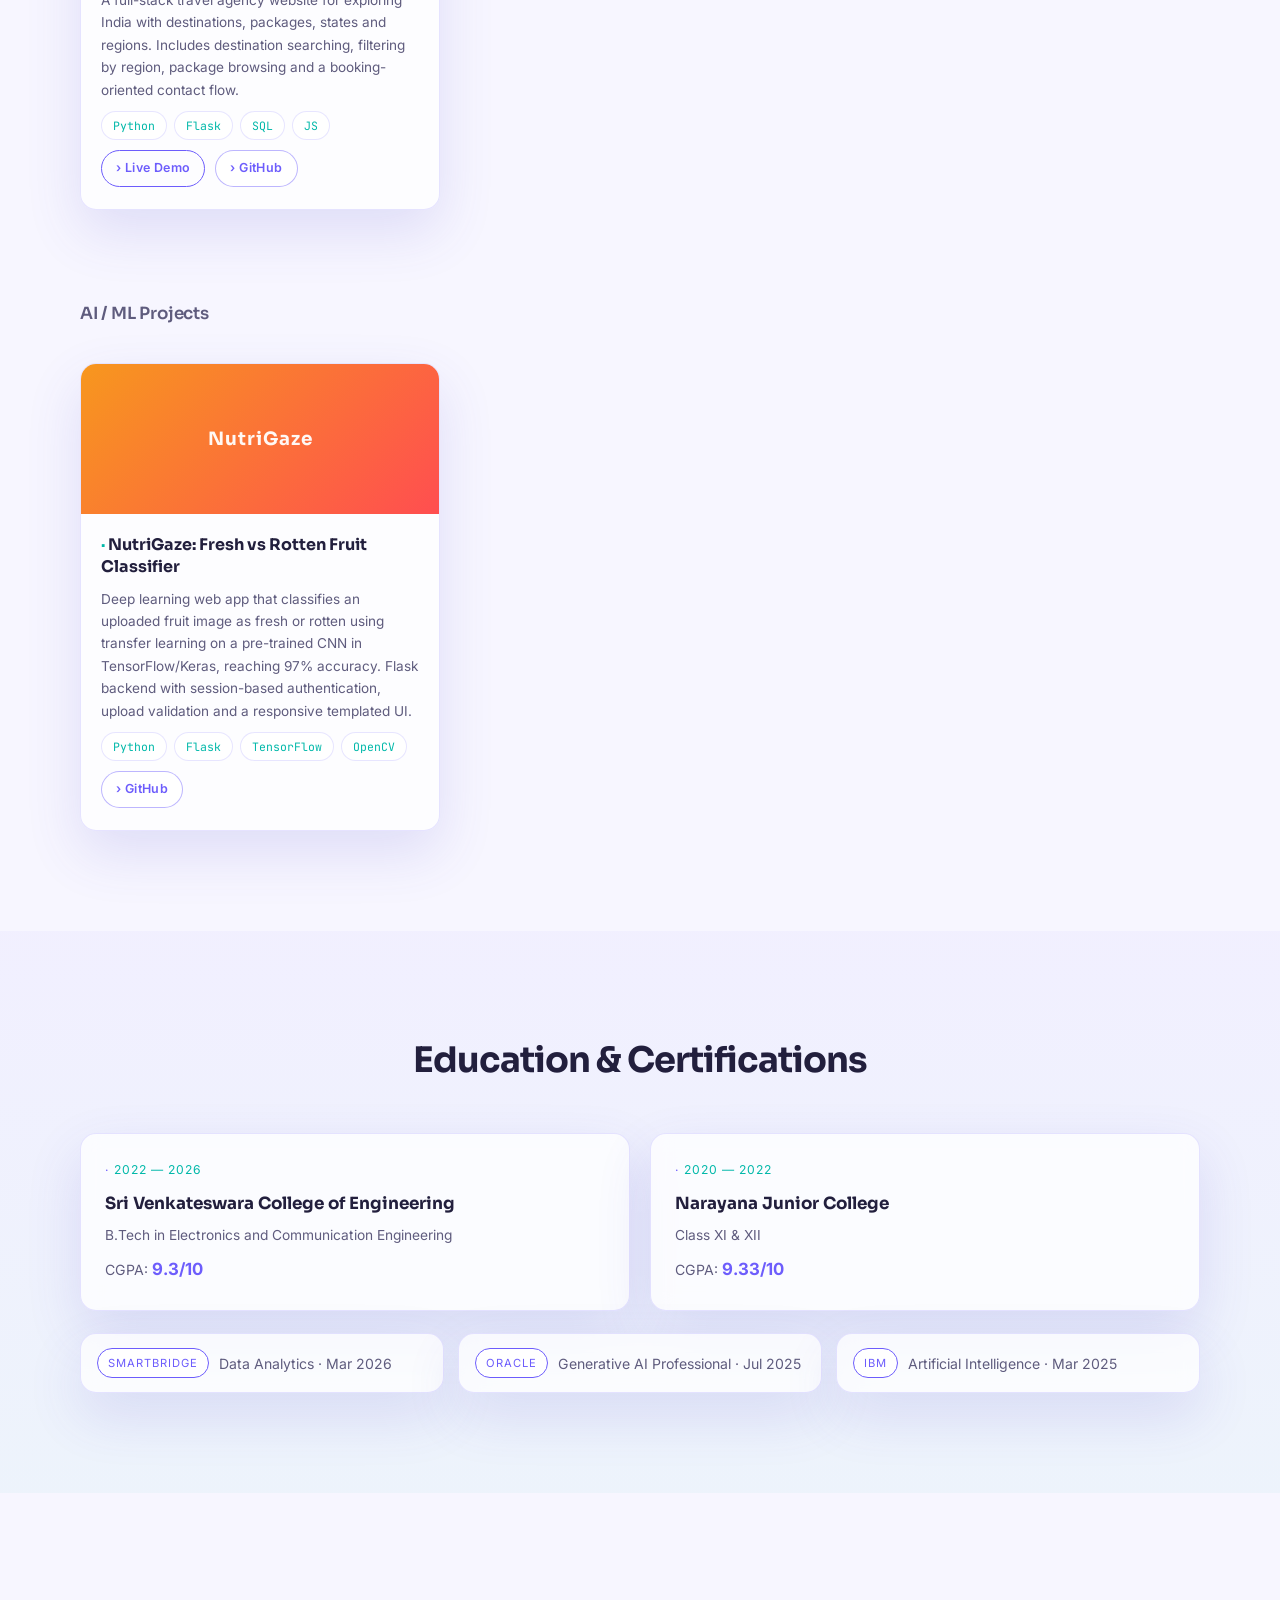
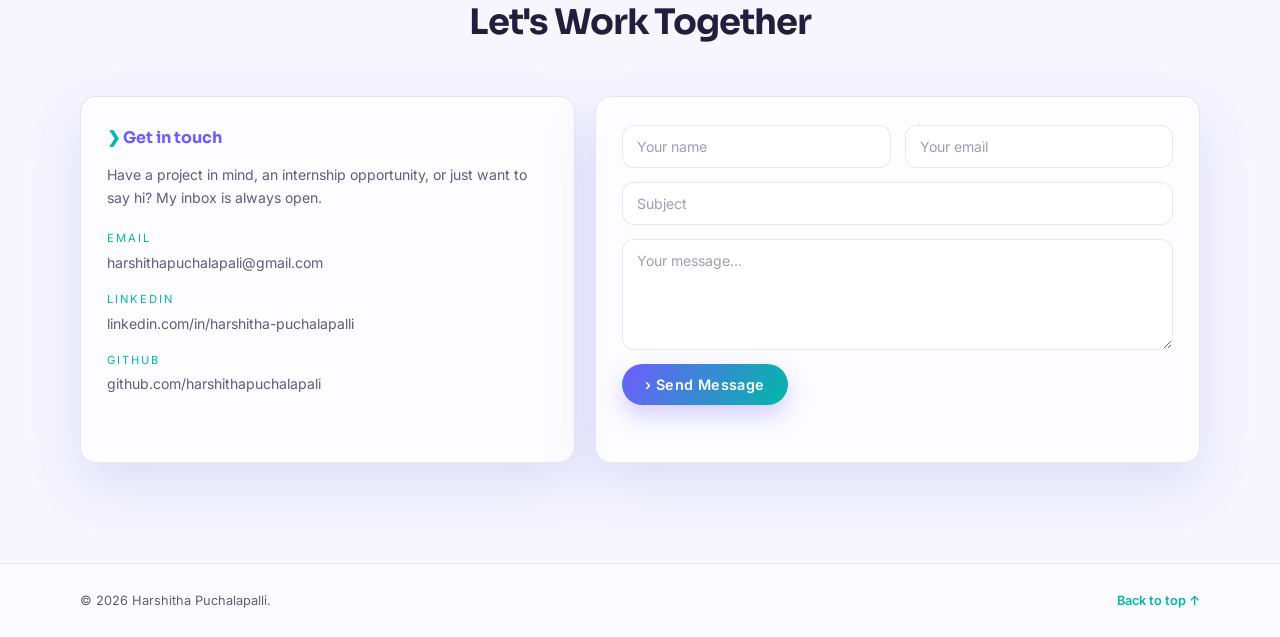
==== commit 40a548d2: "Add files via upload" ====
--- a/index.html
+++ b/index.html
@@ -278,8 +278,8 @@
       </div>
       <div class="certifications reveal">
         <div class="cert glass"><span class="cert__badge">SmartBridge</span> Data Analytics &middot; Mar 2026</div>
-        <div class="cert glass"><span class="cert__badge">Oracle</span> Cloud Infrastructure 2025 Certified Generative AI Professional &middot; Jul 2025</div>
-        <div class="cert glass"><span class="cert__badge">NxtWave</span> AI for Students: Build Your Own Generative AI Model &middot; Jul 2025</div>
+        <div class="cert glass"><span class="cert__badge">Oracle</span> Generative AI Professional &middot; Jul 2025</div>
+        <div class="cert glass"><span class="cert__badge">IBM</span> Artificial Intelligence &middot; Mar 2025</div>
       </div>
     </div>
   </section>
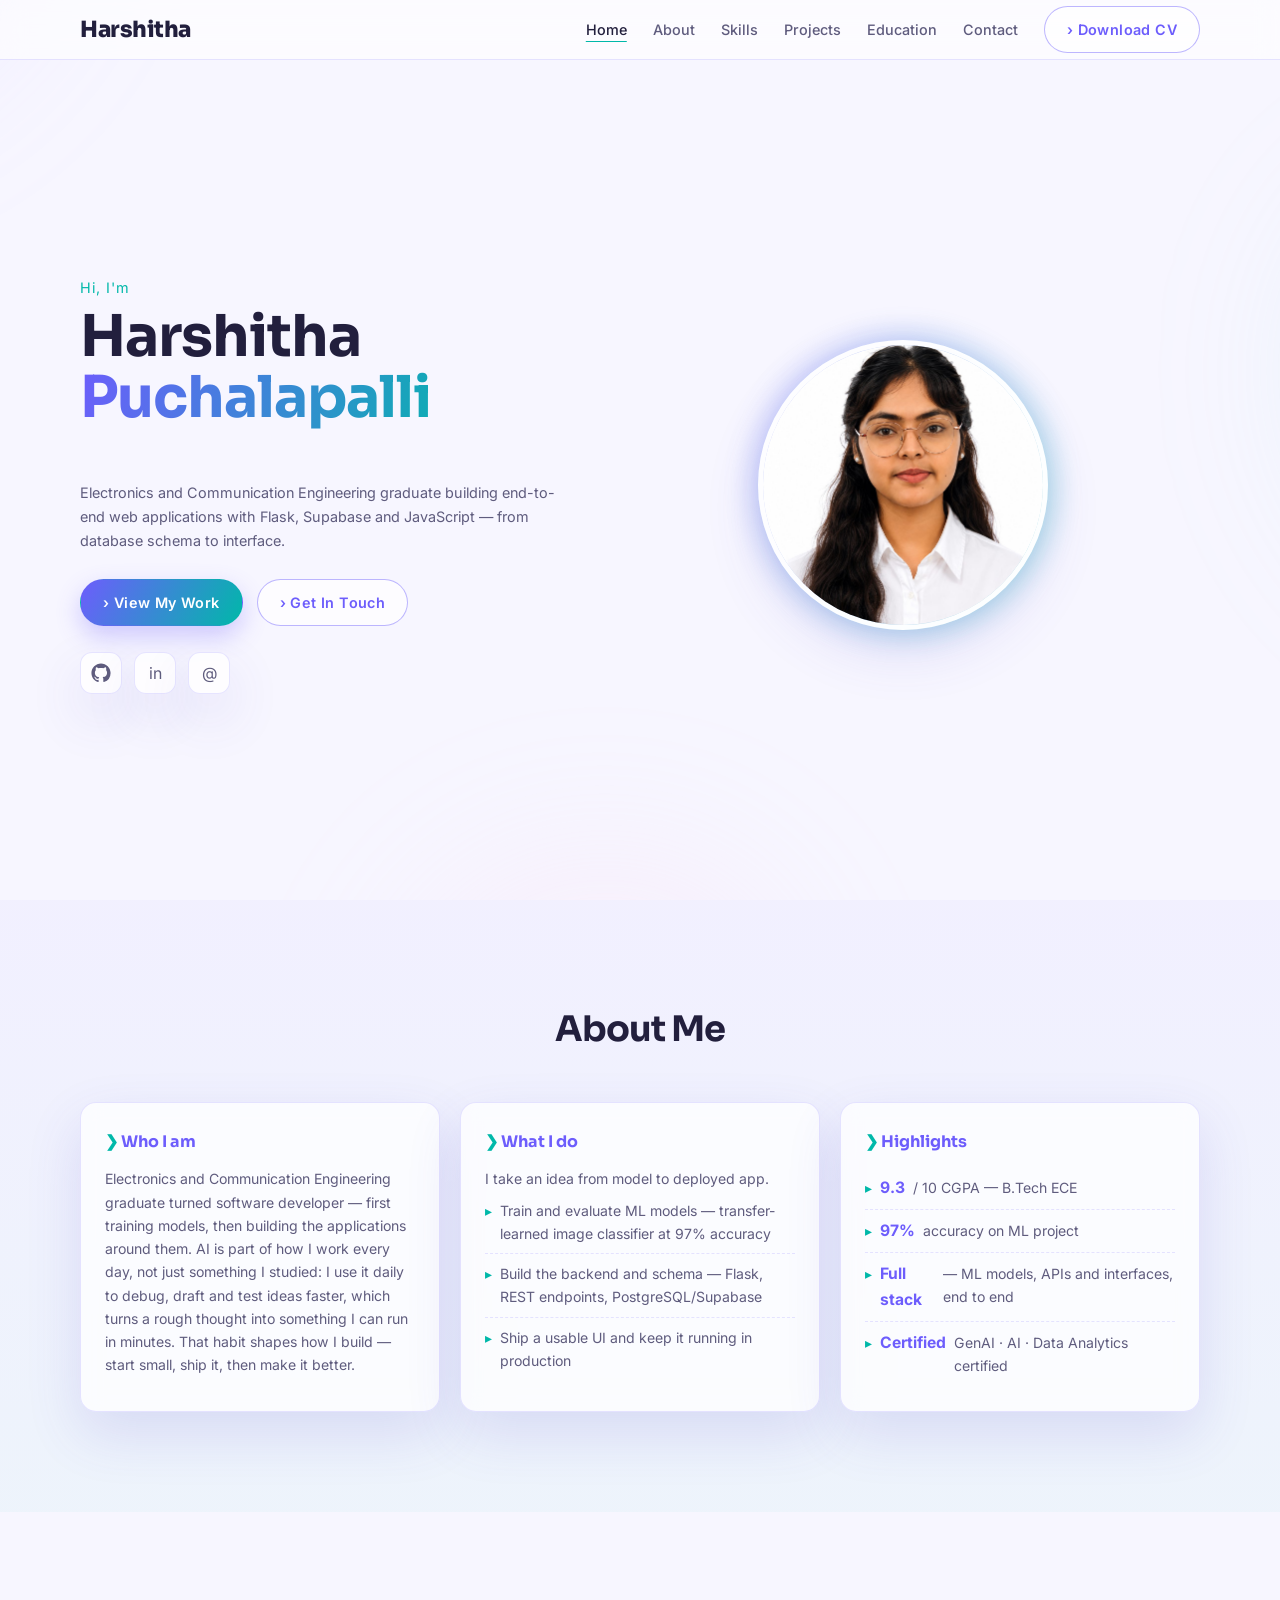
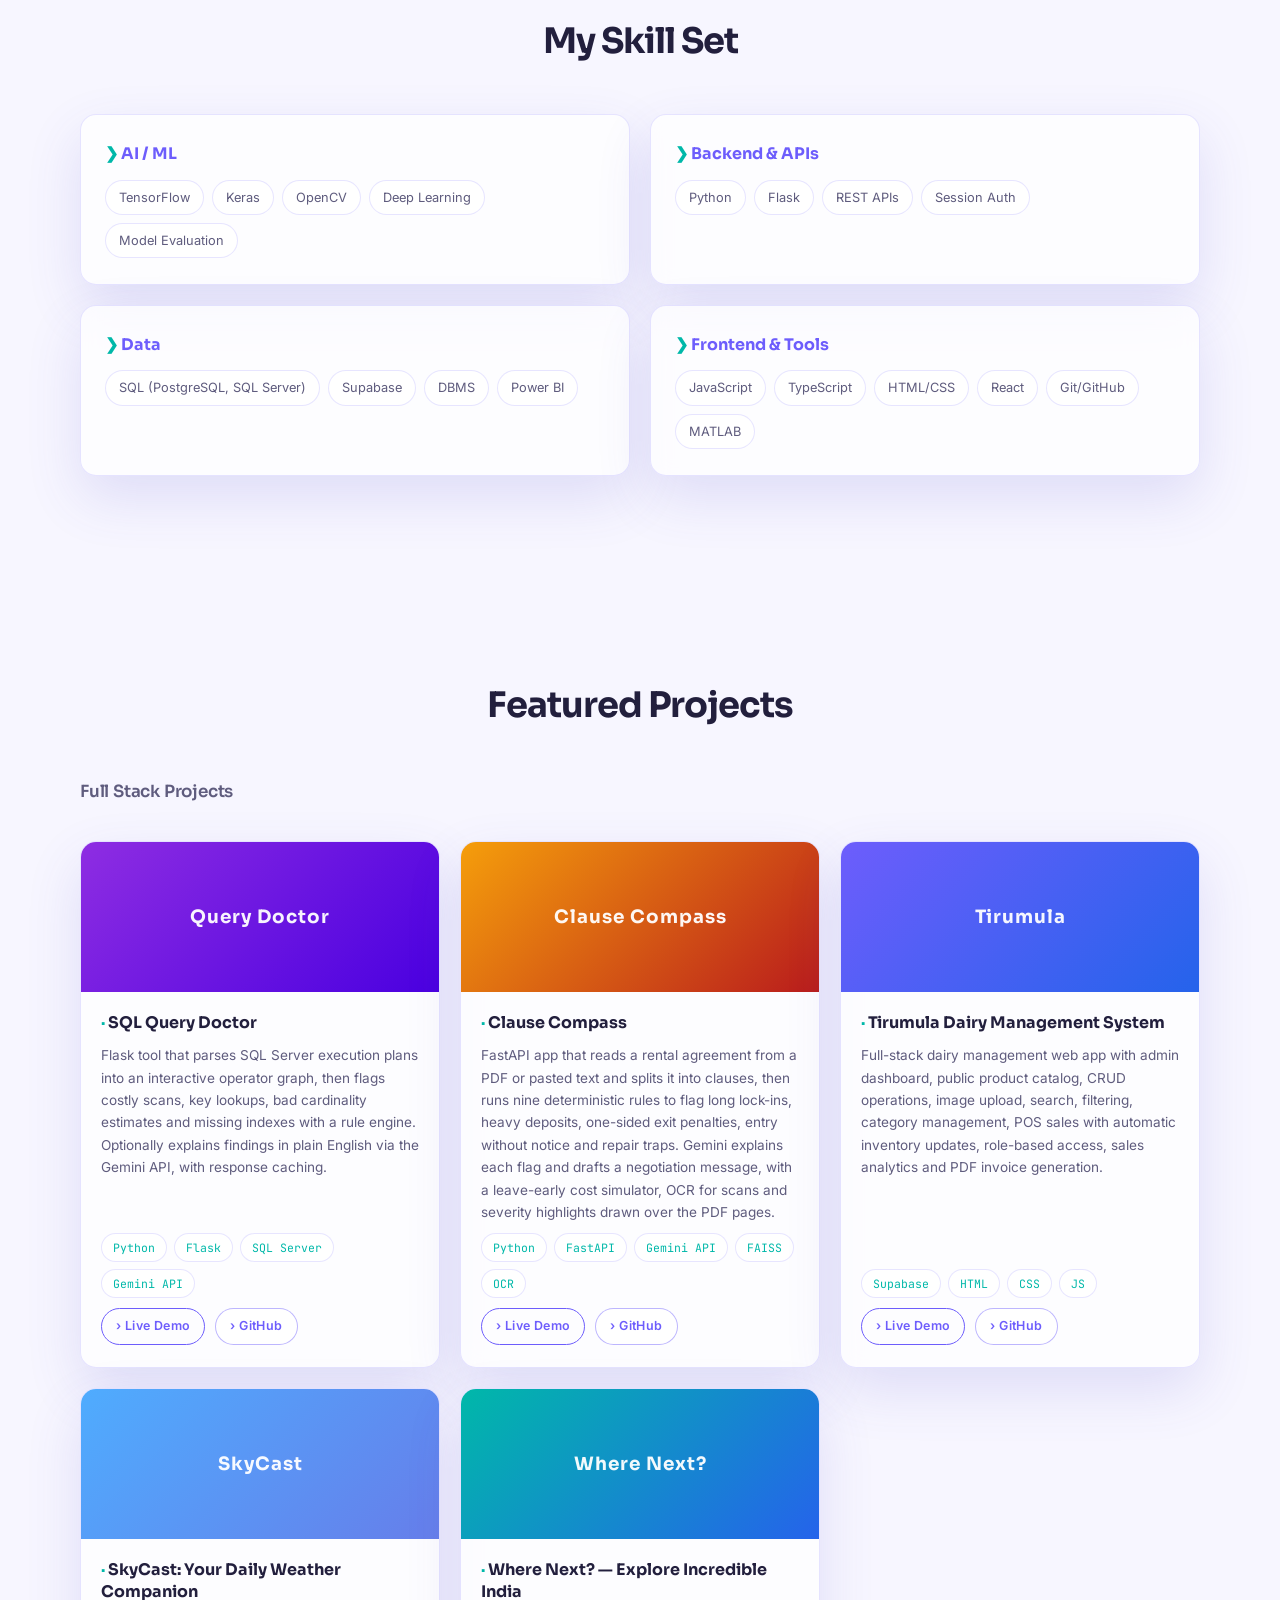
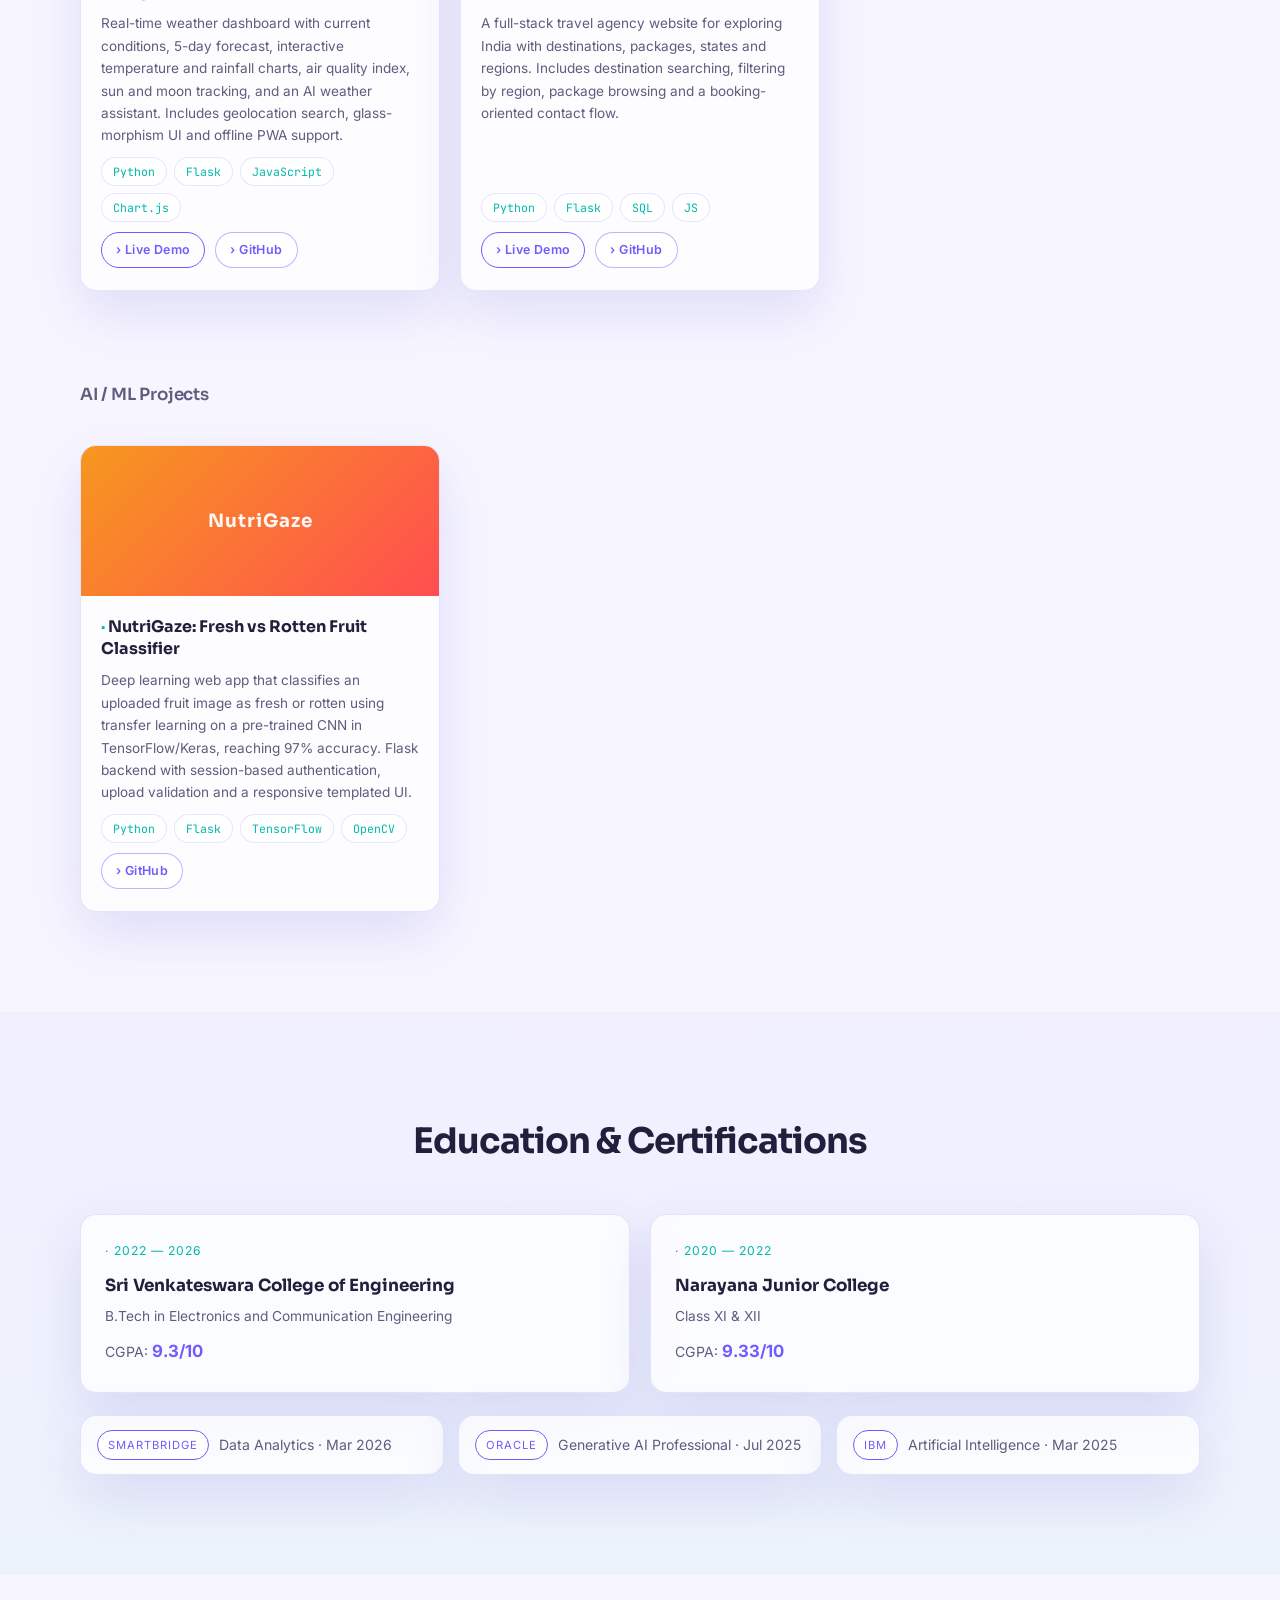
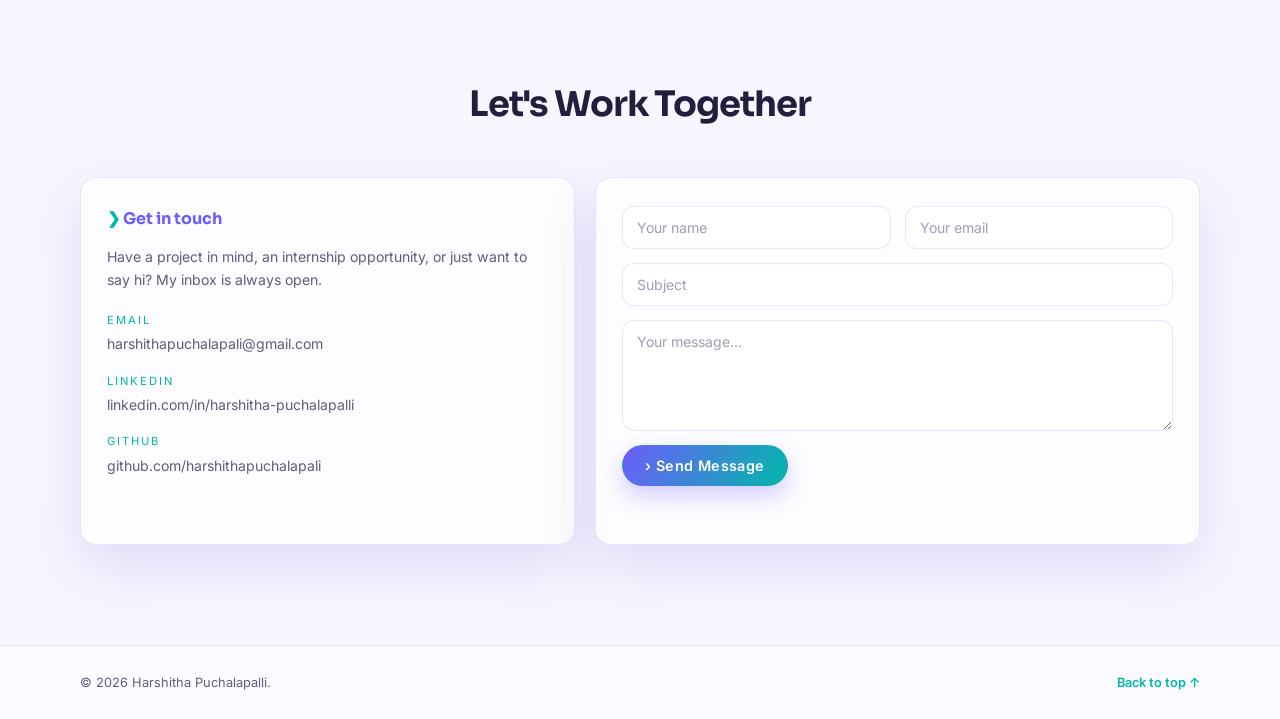
==== commit b2438544: "Add files via upload" ====
--- a/index.html
+++ b/index.html
@@ -162,6 +162,29 @@
             <div class="project__links">
               <a href="https://sql-querydoctor.onrender.com/" target="_blank" rel="noopener" class="btn btn--small">Live Demo</a>
               <a href="https://github.com/harshithapuchalapali/sql-query-doctor.git" target="_blank" rel="noopener" class="btn btn--small btn--ghost">GitHub</a>
+            </div>
+          </div>
+        </article>
+
+        <article class="project glass reveal">
+          <div class="project__preview" style="background: linear-gradient(135deg, #f59e0b, #b91c1c);">
+            <span>Clause Compass</span>
+          </div>
+          <div class="project__body">
+            <h3 class="project__title">Clause Compass</h3>
+            <p class="project__desc">
+              FastAPI app that reads a rental agreement from a PDF or pasted text and splits it into clauses,
+              then runs nine deterministic rules to flag long lock-ins, heavy deposits, one-sided exit
+              penalties, entry without notice and repair traps. Gemini explains each flag and drafts a
+              negotiation message, with a leave-early cost simulator, OCR for scans and severity highlights
+              drawn over the PDF pages.
+            </p>
+            <div class="project__tags">
+              <span>Python</span><span>FastAPI</span><span>Gemini API</span><span>FAISS</span><span>OCR</span>
+            </div>
+            <div class="project__links">
+              <a href="https://clause-composer.onrender.com/" target="_blank" rel="noopener" class="btn btn--small">Live Demo</a>
+              <a href="https://github.com/harshithapuchalapali/clause-composer.git" target="_blank" rel="noopener" class="btn btn--small btn--ghost">GitHub</a>
             </div>
           </div>
         </article>
